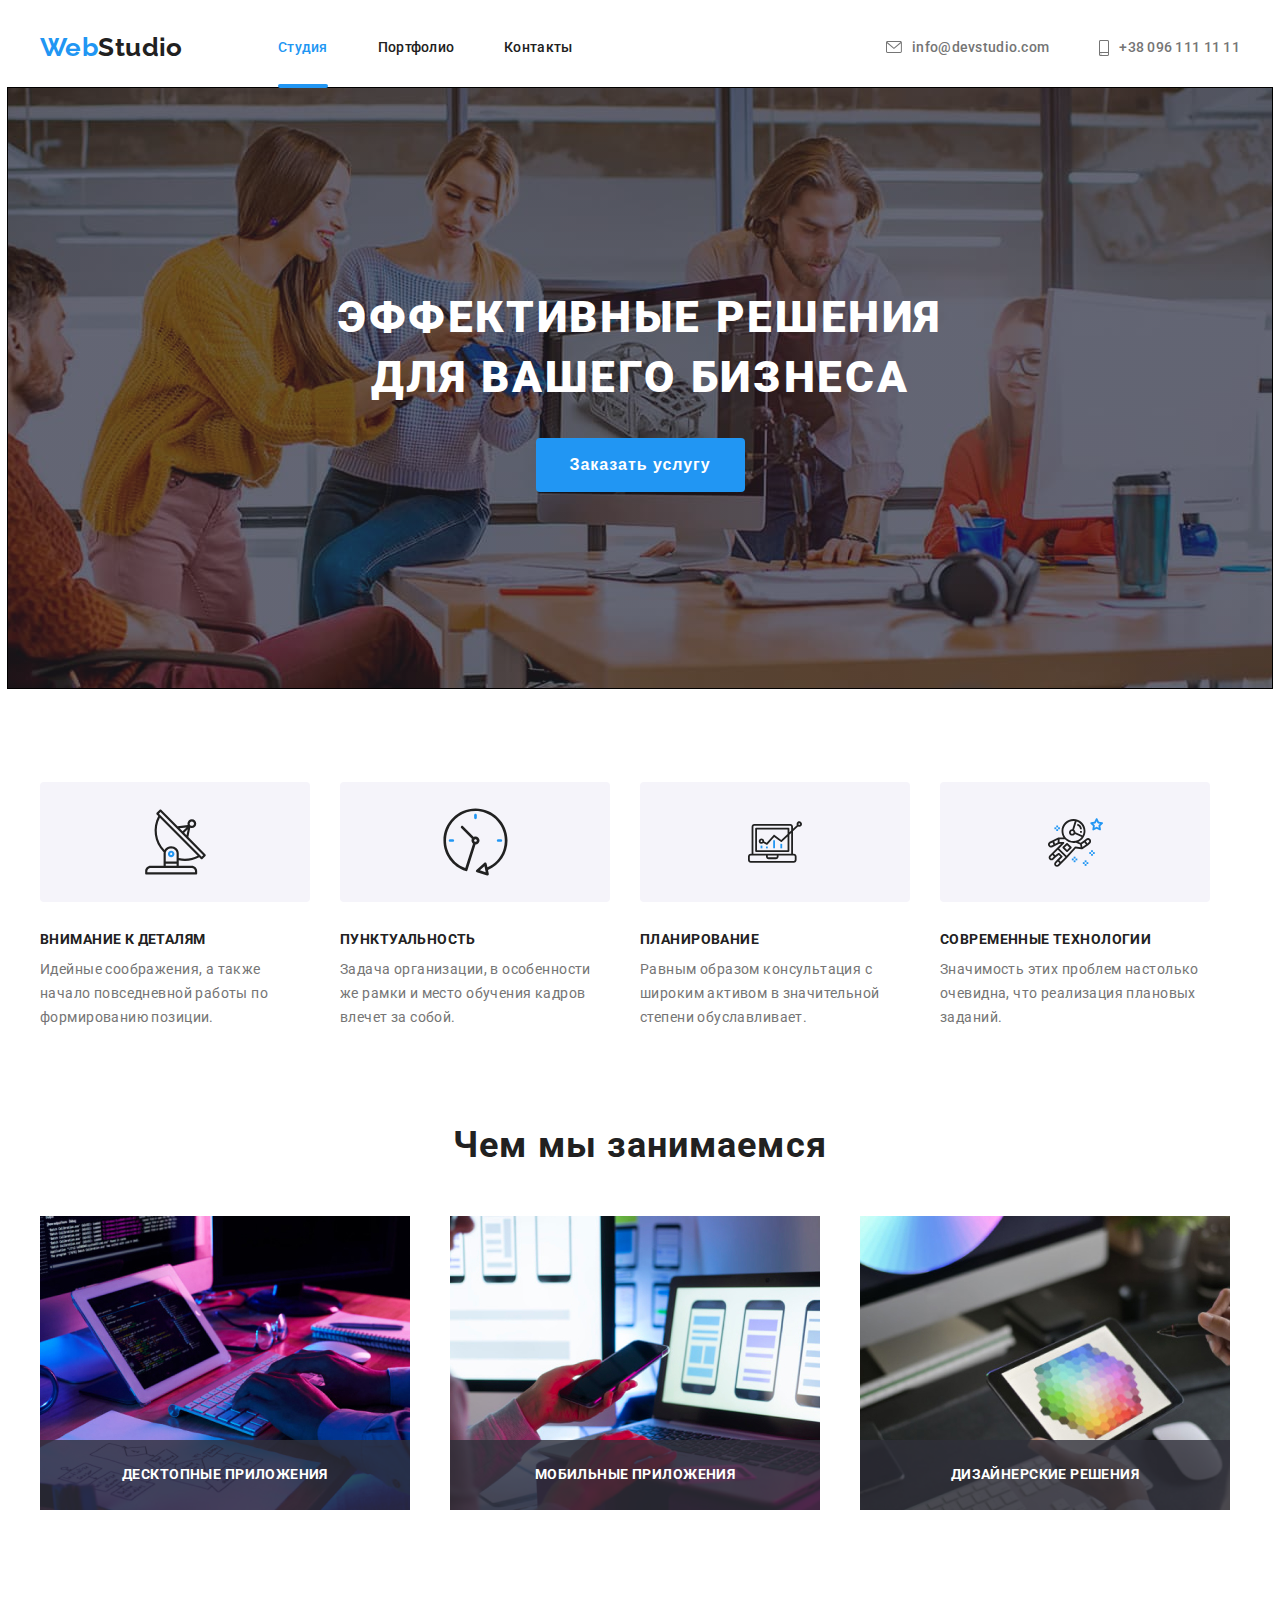
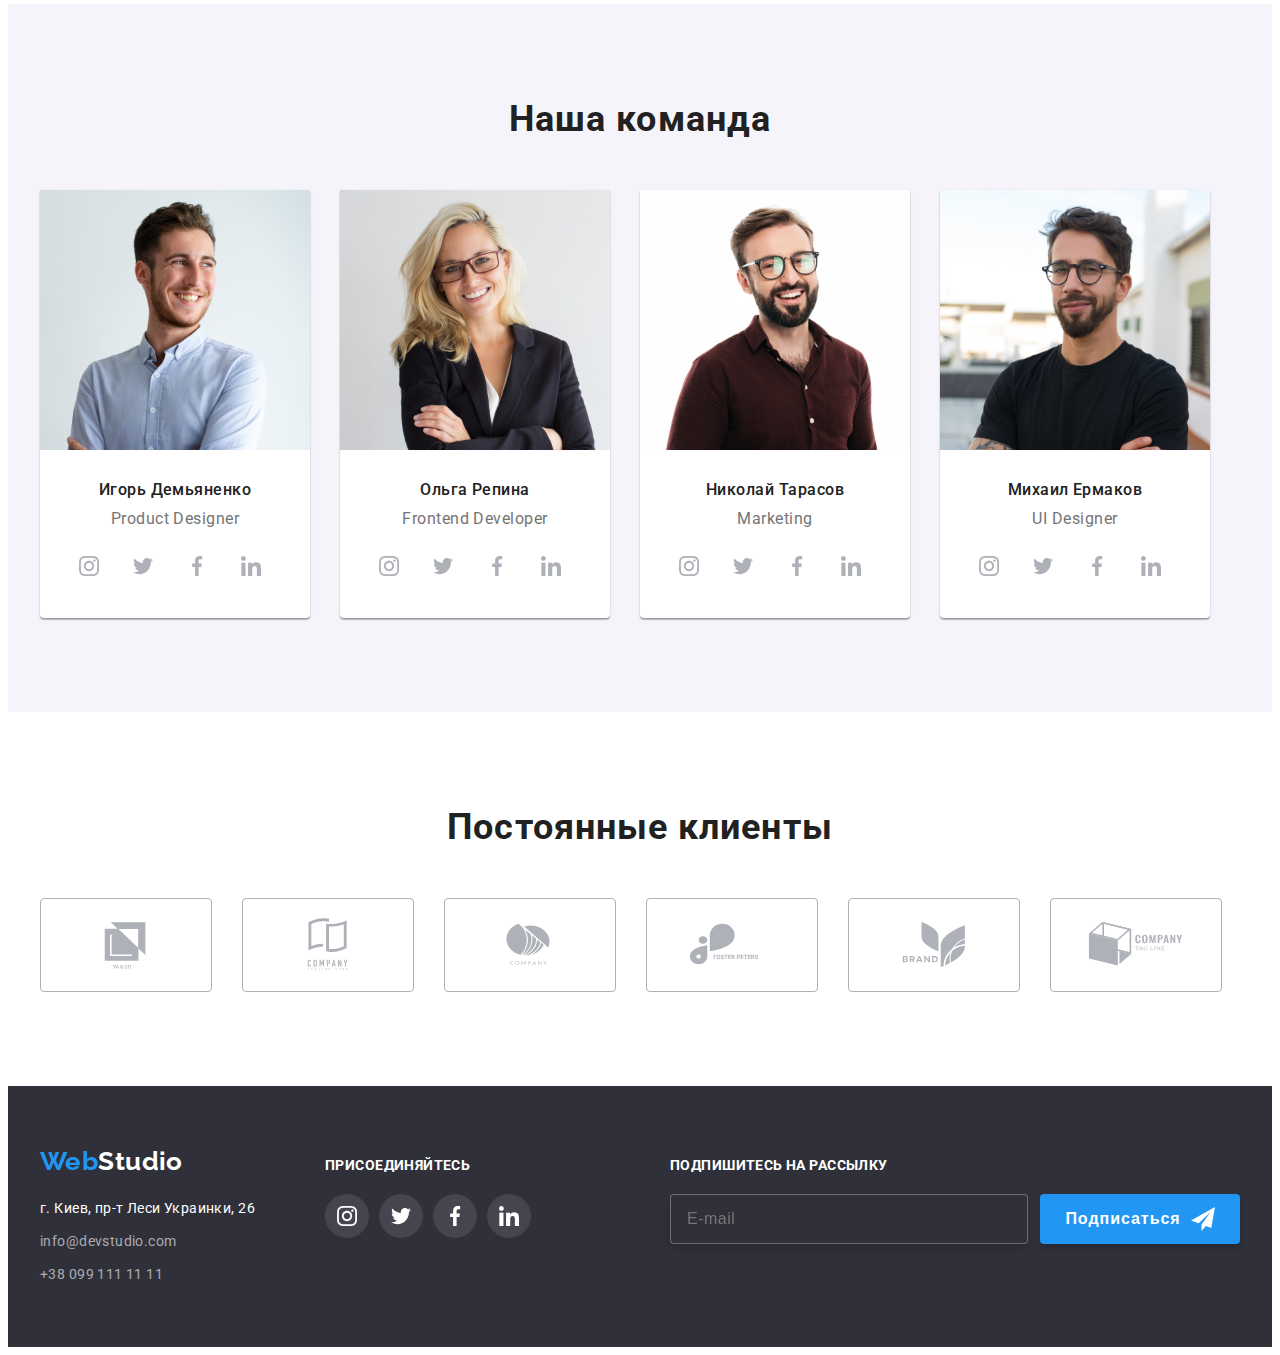
==== index.html @ b59cf347 "added sass s.json" ====
<!DOCTYPE html>
<html lang="ru">
  <head>
    <meta charset="utf-8" />
    <meta name="viewport" content="widht=device-widht, initial-scale=1.0" />
    <title>Document</title>
    <link rel="preconnect" href="https://fonts.googleapis.com" />
    <link rel="preconnect" href="https://fonts.gstatic.com" crossorigin />
    <link
      href="https://fonts.googleapis.com/css2?family=Raleway:wght@700&family=Roboto:wght@400;500;700;900&display=swap"
      rel="stylesheet"
    />
    <link
      rel="stylesheet"
      href="https://cdnjs.cloudflare.com/ajax/libs/modern-normalize/1.1.0/modern-normalize.min.css"
      integrity="sha512-wpPYUAdjBVSE4KJnH1VR1HeZfpl1ub8YT/NKx4PuQ5NmX2tKuGu6U/JRp5y+Y8XG2tV+wKQpNHVUX03MfMFn9Q=="
      crossorigin="anonymous"
      referrerpolicy="no-referrer"
    />
    <link rel="stylesheet" href="./css/styles.css" />
  </head>

  <body class="page">
    <!-- Шапка сайта-->
    <header class="header-page">
      <div class="container">
        <div class="box">
          <nav class="header-page-nav">
            <a href="./index.html" class="logo"><span class="accent">Web</span>Studio</a>

            <ul class="site-nav list">
              <li class="list-item"><a href="" class="link current">Студия</a></li>
              <li class="list-item"><a href="./portfolio.html" class="link">Портфолио</a></li>
              <li class="list-item"><a href="" class="link">Контакты</a></li>
            </ul>
          </nav>

          <ul class="contact list">
            <li class="contacts-item">
              <a href="mailto:info@devstudio.com" class="contact-title">
                <svg class="contacts-icon-header" width="16" height="12">
                  <use href="./images/symbol-defs.svg#icon-envelope"></use>
                </svg>
                info@devstudio.com</a
              >
            </li>
            <li class="contacts-item">
              <a href="tel:+380991111111" class="contact-title">
                <svg class="contacts-icon-header" width="10" height="16">
                  <use href="./images/symbol-defs.svg#icon-smartphone"></use>
                </svg>
                +38 096 111 11 11</a
              >
            </li>
          </ul>
        </div>
      </div>
    </header>

    <main>
      <!-- Услуги -->
      <div class="overlay">
        <section class="hero">
          <h1 class="hero-title">Эффективные решения для вашего бизнеса</h1>
          <button type="button" class="button" data-modal-open>Заказать услугу</button>
        </section>
      </div>

      <!-- Процесс роботы -->
      <section class="section">
        <div class="container">
          <h2 class="section-title visually-hidden">Процесс роботы</h2>

          <ul class="work-list list">
            <li class="work-item">
              <div class="thumb">
                <svg class="icon-img" width="65" height="70">
                  <use href="./images/symbol-defs.svg#icon-antenna"></use>
                </svg>
              </div>
              <h3 class="work-title">Внимание к деталям</h3>
              <p class="work-text">
                Идейные соображения, а также начало повседневной работы по формированию позиции.
              </p>
            </li>
            <li class="work-item">
              <div class="thumb">
                <svg class="icon-img" width="67" height="70">
                  <use href="./images/symbol-defs.svg#icon-clock"></use>
                </svg>
              </div>
              <h3 class="work-title">Пунктуальность</h3>
              <p class="work-text">
                Задача организации, в особенности же рамки и место обучения кадров влечет за собой.
              </p>
            </li>

            <li class="work-item">
              <div class="thumb">
                <svg class="icon-img" width="70" height="54">
                  <use href="./images/symbol-defs.svg#icon-diagram"></use>
                </svg>
              </div>
              <h3 class="work-title">Планирование</h3>
              <p class="work-text">
                Равным образом консультация с широким активом в значительной степени обуславливает.
              </p>
            </li>

            <li class="work-item">
              <div class="thumb">
                <svg class="icon-img" width="55" height="61">
                  <use href="./images/symbol-defs.svg#icon-astronaut"></use>
                </svg>
              </div>
              <h3 class="work-title">Современные технологии</h3>
              <p class="work-text">
                Значимость этих проблем настолько очевидна, что реализация плановых заданий.
              </p>
            </li>
          </ul>
        </div>
      </section>

      <!-- Чем мы занимаемся -->
      <section class="section section-gallery">
        <div class="container">
          <h2 class="section-title">Чем мы занимаемся</h2>
          <ul class="gallery list">
            <li class="gallery-item">
              <img src="./images/img.jpg" alt="Процес работы" width="370" />
              <p class="gallery-text">Десктопные приложения</p>
            </li>
            <li class="gallery-item">
              <img src="./images/img.1.jpg" alt="Процес работы" width="370" />
              <p class="gallery-text">Мобильные приложения</p>
            </li>
            <li class="gallery-item">
              <img src="./images/img.2.jpg" alt="Процес работы" width="370" />
              <p class="gallery-text">Дизайнерские решения</p>
            </li>
          </ul>
        </div>
      </section>

      <!-- Наша команда -->

      <section class="section feature">
        <div class="container">
          <h2 class="section-title">Наша команда</h2>

          <ul class="feature-list list">
            <li class="feature-item">
              <img src="./images/icon.jpg" alt="Персонал" width="270" />
              <h3 class="feature-title">Игорь Демьяненко</h3>
              <p class="feature-work">Product Designer</p>
              <ul class="feature-icon-list list">
                <li class="feature-icon">
                  <a href="" class="feature-icon-link">
                    <svg class="icons" width="20" height="20">
                      <use href="./images/symbol-defs.svg#icon-instagram"></use>
                    </svg>
                  </a>
                </li>
                <li class="feature-icon">
                  <a href="" class="feature-icon-link">
                    <svg class="icons" width="20" height="20">
                      <use href="./images/symbol-defs.svg#icon-twitter"></use>
                    </svg>
                  </a>
                </li>
                <li class="feature-icon">
                  <a href="" class="feature-icon-link">
                    <svg class="icons" width="20" height="20">
                      <use href="./images/symbol-defs.svg#icon-facebook"></use>
                    </svg>
                  </a>
                </li>
                <li class="feature-icon">
                  <a href="" class="feature-icon-link">
                    <svg class="icons" width="20" height="20">
                      <use href="./images/symbol-defs.svg#icon-linkedin"></use>
                    </svg>
                  </a>
                </li>
              </ul>
            </li>

            <li class="feature-item">
              <img src="./images/icon.1.jpg" alt="Персонал" width="270" />
              <h3 class="feature-title">Ольга Репина</h3>
              <p class="feature-work">Frontend Developer</p>
              <ul class="feature-icon-list list">
                <li class="feature-icon">
                  <a href="" class="feature-icon-link">
                    <svg class="icons" width="20" height="20">
                      <use href="./images/symbol-defs.svg#icon-instagram"></use>
                    </svg>
                  </a>
                </li>
                <li class="feature-icon">
                  <a href="" class="feature-icon-link">
                    <svg class="icons" width="20" height="20">
                      <use href="./images/symbol-defs.svg#icon-twitter"></use>
                    </svg>
                  </a>
                </li>
                <li class="feature-icon">
                  <a href="" class="feature-icon-link">
                    <svg class="icons" width="20" height="20">
                      <use href="./images/symbol-defs.svg#icon-facebook"></use>
                    </svg>
                  </a>
                </li>
                <li class="feature-icon">
                  <a href="" class="feature-icon-link">
                    <svg class="icons" width="20" height="20">
                      <use href="./images/symbol-defs.svg#icon-linkedin"></use>
                    </svg>
                  </a>
                </li>
              </ul>
            </li>

            <li class="feature-item">
              <img src="./images/icon.2.jpg" alt="Персонал" width="270" />
              <h3 class="feature-title">Николай Тарасов</h3>
              <p class="feature-work">Marketing</p>
              <ul class="feature-icon-list list">
                <li class="feature-icon">
                  <a href="" class="feature-icon-link">
                    <svg class="icons" width="20" height="20">
                      <use href="./images/symbol-defs.svg#icon-instagram"></use>
                    </svg>
                  </a>
                </li>
                <li class="feature-icon">
                  <a href="" class="feature-icon-link">
                    <svg class="icons" width="20" height="20">
                      <use href="./images/symbol-defs.svg#icon-twitter"></use>
                    </svg>
                  </a>
                </li>
                <li class="feature-icon">
                  <a href="" class="feature-icon-link">
                    <svg class="icons" width="20" height="20">
                      <use href="./images/symbol-defs.svg#icon-facebook"></use>
                    </svg>
                  </a>
                </li>
                <li class="feature-icon">
                  <a href="" class="feature-icon-link">
                    <svg class="icons" width="20" height="20">
                      <use href="./images/symbol-defs.svg#icon-linkedin"></use>
                    </svg>
                  </a>
                </li>
              </ul>
            </li>

            <li class="feature-item">
              <img src="./images/icon.3.jpg" alt="Персонал" width="270" />
              <h3 class="feature-title">Михаил Ермаков</h3>
              <p class="feature-work">UI Designer</p>
              <ul class="feature-icon-list list">
                <li class="feature-icon">
                  <a href="" class="feature-icon-link">
                    <svg class="icons" width="20" height="20">
                      <use href="./images/symbol-defs.svg#icon-instagram"></use>
                    </svg>
                  </a>
                </li>
                <li class="feature-icon">
                  <a href="" class="feature-icon-link">
                    <svg class="icons" width="20" height="20">
                      <use href="./images/symbol-defs.svg#icon-twitter"></use>
                    </svg>
                  </a>
                </li>
                <li class="feature-icon">
                  <a href="" class="feature-icon-link">
                    <svg class="icons" width="20" height="20">
                      <use href="./images/symbol-defs.svg#icon-facebook"></use>
                    </svg>
                  </a>
                </li>
                <li class="feature-icon">
                  <a href="" class="feature-icon-link">
                    <svg class="icons" width="20" height="20">
                      <use href="./images/symbol-defs.svg#icon-linkedin"></use>
                    </svg>
                  </a>
                </li>
              </ul>
            </li>
          </ul>
        </div>
      </section>
      <section class="section">
        <div class="container">
          <h2 class="clients-title">Постоянные клиенты</h2>
          <ul class="clients-list list">
            <li class="clients-item">
              <a class="clients-link">
                <svg class="clients-icon" width="106" height="60">
                  <use href="./images/symbol-clients.svg#icon-Logo"></use>
                </svg>
              </a>
            </li>
            <li class="clients-item">
              <a class="clients-link">
                <svg class="clients-icon" width="106" height="60">
                  <use href="./images/symbol-clients.svg#icon-Logo-1"></use>
                </svg>
              </a>
            </li>
            <li class="clients-item">
              <a class="clients-link">
                <svg class="clients-icon" width="106" height="60">
                  <use href="./images/symbol-clients.svg#icon-Logo-2"></use>
                </svg>
              </a>
            </li>
            <li class="clients-item">
              <a class="clients-link">
                <svg class="clients-icon" width="106" height="60">
                  <use href="./images/symbol-clients.svg#icon-Logo-3"></use>
                </svg>
              </a>
            </li>
            <li class="clients-item">
              <a class="clients-link">
                <svg class="clients-icon" width="106" height="60">
                  <use href="./images/symbol-clients.svg#icon-Logo-4"></use>
                </svg>
              </a>
            </li>
            <li class="clients-item">
              <a class="clients-link">
                <svg class="clients-icon" width="106" height="60">
                  <use href="./images/symbol-clients.svg#icon-Logo-5"></use>
                </svg>
              </a>
            </li>
          </ul>
        </div>
      </section>
    </main>

    <!-- Футер -->
    <footer class="adress">
      <div class="contact-wrap">
        <div class="container">
          <div class="contact-link">
            <a href="./index.html" class="logo-footer"
              ><span class="accent">Web</span><span class="accent-logo">Studio</span></a
            >
            <address>
              <ul class="contacts list">
                <li class="contact-adress">
                  <a
                    href="https://goo.gl/maps/pnNfETj2RrLpbSRX6"
                    target="_blank"
                    rel="nooper noreferrer"
                    class="adress-title"
                    >г. Киев, пр-т Леси Украинки, 26</a
                  >
                </li>
                <li class="contact-adress">
                  <a href="mailto:info@devstudio.com" class="contact-item"> info@devstudio.com</a>
                </li>
                <li class="contact-adress">
                  <a href="tel:+380991111111" class="contact-item"> +38 099 111 11 11</a>
                </li>
              </ul>
            </address>
          </div>
          <div class="contacts-wrap-link">
            <div class="contacts-link">
              <p class="contacts-link-title">Присоединяйтесь</p>
              <ul class="contacts-link-list list">
                <li class="contacts-icon">
                  <a href="" class="contacts-icon-link">
                    <svg class="contacts-icons" width="20" height="20">
                      <use href="./images/symbol-defs.svg#icon-instagram"></use>
                    </svg>
                  </a>
                </li>
                <li class="contacts-icon">
                  <a href="" class="contacts-icon-link">
                    <svg class="contacts-icons" width="20" height="20">
                      <use href="./images/symbol-defs.svg#icon-twitter"></use>
                    </svg>
                  </a>
                </li>
                <li class="contacts-icon">
                  <a href="" class="contacts-icon-link">
                    <svg class="contacts-icons" width="20" height="20">
                      <use href="./images/symbol-defs.svg#icon-facebook"></use>
                    </svg>
                  </a>
                </li>
                <li class="contacts-icon">
                  <a href="" class="contacts-icon-link">
                    <svg class="contacts-icons" width="20" height="20">
                      <use href="./images/symbol-defs.svg#icon-linkedin"></use>
                    </svg>
                  </a>
                </li>
              </ul>
            </div>
          </div>
          <div class="contacts-wrap-email">
            <p class="contacts-email-title">Подпишитесь на рассылку</p>
            <form>
              <div class="contacts-input-btn">
                <input type="search" name="search" placeholder="E-mail" class="contacts-input" />
                <button type="submit" class="contacts-email-btn">
                  Подписаться

                  <svg class="contacts-btn-icon" width="24" height="24">
                    <use href="./images/symbol-defs.svg#icon-icon-send"></use>
                  </svg>
                </button>
              </div>
            </form>
          </div>
        </div>
      </div>
    </footer>

    <!-- Модальное окно -->
    <div class="backdrop is-hidden" data-modal>
      <div class="modal">
        <button class="modal-close-btn" data-modal-close>
          <svg class="modal-icon" width="11" height="11">
            <use href="./images/symbol-defs.svg#icon-x"></use>
          </svg>
        </button>
        <p class="modal-title">Оставьте свои данные, мы вам перезвоним</p>
        <form class="modal-form">
          <div class="modal-form-field">
            <label for="person" class="modal-label">Имя</label>
            <div class="modal-form-wrap">
              <input type="text" name="text" id="person" class="modal-input" placeholder=" " />
              <svg class="modal-form-icon" width="18" height="18">
                <use href="./images/symbol-defs.svg#icon-modal-person"></use>
              </svg>
            </div>
          </div>
          <div class="modal-form-field">
            <label for="tel" class="modal-label">Телефон</label>
            <div class="modal-form-wrap">
              <input type="tel" name="tel" id="tel" class="modal-input" placeholder=" " />
              <svg class="modal-form-icon" width="18" height="18">
                <use href="./images/symbol-defs.svg#icon-modal-phone"></use>
              </svg>
            </div>
          </div>

          <div class="modal-form-field">
            <label for="email" class="modal-label">Почта</label>
            <div class="modal-form-wrap">
              <input type="email" name="email" id="email" class="modal-input" placeholder=" " />
              <svg class="modal-form-icon" width="18" height="18">
                <use href="./images/symbol-defs.svg#icon-modal-email"></use>
              </svg>
            </div>
          </div>
          <div class="modal-form-field">
            <label for="text" class="modal-label">Комментарий</label>
            <textarea
              name="text"
              id="text"
              class="modal-text"
              placeholder="Введите текст"
            ></textarea>
          </div>
          <div class="modal-form-field">
            <input
              type="checkbox"
              name="privacy"
              id="privacy"
              value="true"
              class="modal-input-checkbox visually-hidden"
            />
            <label for="privacy" class="modal-label-checkbox"
              >Соглашаюсь с рассылкой и принимаю
              <a href="" class="modal-link"
                ><span class="modal-accent">Условия договора</span></a
              ></label
            >
          </div>
          <button type="submit" class="modal-btn">Отправить</button>
        </form>
      </div>
    </div>
    <script src="./js/modal.js">
      (() => {
        const refs = {
        openModalBtn: document.querySelector('[data-modal-open]'),
        closeModalBtn: document.querySelector('[data-modal-close]'),
        modal: document.querySelector('[data-modal]'),
        body: document.querySelector('body'),
      };

      refs.openModalBtn.addEventListener('click', toggleModal);
      refs.closeModalBtn.addEventListener('click', toggleModal);

      function toggleModal() {
        refs.modal.classList.toggle('is-hidden');
        refs.body.classList.toggle('no-scroll');
      }
      })();
    </script>
  </body>
</html>
---- css/styles.css ----
:root {
  --primary-text-color: #757575;
  --title-text-color: #212121;
  --accent-color: #2196f3;
  --primary-white-color: #ffffff;
  --primary-grey-color: #2f303a;
}

.visually-hidden {
  position: absolute;
  white-space: nowrap;
  width: 1px;
  height: 1px;
  overflow: hidden;
  border: 0;
  padding: 0;
  clip: rect(0 0 0 0);
  clip-path: inset(50%);
  margin: -1px;
}

p,
h1,
h2,
h3,
h4,
h5,
h6 {
  margin: 0;
  padding: 0;
}

ul,
ol {
  margin: 0;
  padding-left: 0;
}

img {
  display: block;
  max-width: 100%;
  height: auto;
}

.container {
  width: 1200px;
  margin: 0 auto;
  padding-left: 15px;
  padding-right: 15px;
  /* outline: 2px solid red; */
}

.box {
  display: flex;
  align-items: center;

  padding-top: 24px;
  padding-bottom: 25px;
}

body {
  background-color: var(--primary-white-color);
  color: var(--primary-text-color);
  font-family: 'Roboto', sans-serif;
  font-size: 14px;
  letter-spacing: 0.03em;
}

.border {
  border: 1px solid #ececec;
}

.list {
  list-style: none;
}

/* icon */
.thumb {
  display: flex;
  align-items: center;
  justify-content: center;
  background-color: #f5f4fa;
  border-radius: 4px;
  max-width: 270px;
  height: 120px;
  margin-bottom: 30px;
}

.icon-img {
  display: inline-flex;
  background-position: center;
  background-repeat: no-repeat;
  background-size: contain;
}

.icon {
  display: inline-flex;
  background-position: center;
  background-repeat: no-repeat;
  background-size: contain;
}

.icon:not(:last-child) {
  margin-left: 10px;
}

/* логотип */
.logo {
  color: var(--title-text-color);
  font-family: 'Raleway', sans-serif;
  font-weight: 700;
  text-decoration: none;
  font-size: 26px;
  line-height: 1.19;

  min-width: 145px;
  height: 31px;
  margin-right: 93px;
}

.logo-footer {
  color: var(--title-text-color);
  font-family: 'Raleway', sans-serif;
  font-weight: 700;
  text-decoration: none;
  font-size: 26px;
  line-height: 1.19;
  min-width: 145px;
  height: 31px;
}

.accent {
  color: var(--accent-color);
}
.accent-logo {
  color: var(--primary-white-color);
}

/* header */

.header-page {
  display: flex;
  align-items: center;
}

.header-page-nav {
  display: flex;
  align-items: center;
}

.site-nav {
  display: flex;
}

.site-nav:not(:last-child) {
  margin-left: 50px;
}

.site-nav .link {
  color: var(--title-text-color);
  font-weight: 500;
  font-size: 14px;
  line-height: 1.14;
  text-decoration: none;
  letter-spacing: 0.02em;
}

.list-item {
  position: relative;
}

.link::after {
  content: '';
  position: absolute;
  left: 0;
  bottom: -32px;
  display: block;
  width: 100%;
  height: 4px;
  background-color: var(--accent-color);
  border-radius: 2px;
  opacity: 0;
  transform: scaleX(0);
  transition: transform 250ms cubic-bezier(0.4, 0, 0.2, 1),
    opacity 250ms cubic-bezier(0.4, 0, 0.2, 1);
}

.link:hover::after,
.link.current::after {
  opacity: 1;
  transform: scaleX(1);
}

.site-nav .link:hover,
.site-nav .link:focus {
  color: var(--accent-color);
}

.site-nav .link.current {
  color: var(--accent-color);
}

.list-item:not(:last-child) {
  margin-right: 50px;
}

.border {
  border: 1px solid #ececec;
}

/* hero */

.hero {
  text-align: center;
  padding-top: 200px;
  padding-bottom: 200px;
}

.hero-title {
  color: var(--primary-white-color);
  font-weight: 900;
  font-size: 44px;
  line-height: 1.36;
  letter-spacing: 0.06em;
  text-align: center;
  max-width: 696px;
  height: 120px;
  margin-left: auto;
  margin-right: auto;
  margin-bottom: 30px;
  text-transform: uppercase;
}
/* Overlay */
.overlay {
  height: 600px;
  outline: 1px solid #000;
  max-width: 1600px;
  margin-left: auto;
  margin-right: auto;
  background-image: linear-gradient(rgba(47, 48, 58, 0.4), rgba(47, 48, 58, 0.4)),
    url(../images/overlay.jpg);
  background-repeat: no-repeat;
  background-size: cover;
  background-position: center;
}

.section {
  padding-top: 94px;
  padding-bottom: 94px;
}
.section-title {
  color: var(--title-text-color);
  font-weight: 700;
  font-size: 36px;
  line-height: 1.17;
  letter-spacing: 0.03em;
  text-align: center;
  margin-right: auto;
  margin-left: auto;
  margin-bottom: 50px;
}

.section-gallery {
  padding-top: 0;
}

.gallery {
  display: flex;
  margin-left: -30px;
}

.gallery-item {
  width: calc((100% - 90px) / 3);
  margin-left: 30px;
  position: relative;
}

.gallery-text {
  background-color: rgba(47, 48, 58, 0.8);
  color: #ffffff;

  font-weight: 700;
  font-size: 14px;
  line-height: 1.14;
  text-align: center;
  letter-spacing: 0.03em;
  text-transform: uppercase;

  display: flex;
  align-items: center;
  justify-content: center;

  position: absolute;
  width: 370px;
  height: 70px;
  bottom: 0;
}

/* work */
.work-title {
  color: var(--title-text-color);
  font-weight: 700;
  font-size: 14px;
  line-height: 1.14;
  letter-spacing: 0.03em;
  text-transform: uppercase;
  max-width: 270px;
  margin-bottom: 10px;
}

.work-list {
  display: flex;
  align-items: center;
}

.work-item:not(:last-child) {
  margin-right: 30px;
}

.work-text {
  font-size: 14px;
  line-height: 1.71;
  letter-spacing: 0.03em;
  text-align: left;
  width: 270px;
}

/* projects */
.projects {
  display: flex;
  flex-wrap: wrap;

  margin-left: -30px;
  margin-top: -30px;
}
.projects-link {
  display: block;
  color: var(--primary-text-color);
  text-decoration: none;
  font-size: 16px;
  line-height: 1.88;
  letter-spacing: 0.03em;
  box-sizing: border-box;
}

.projects-title {
  color: var(--title-text-color);
  font-weight: 700;
  font-size: 18px;
  line-height: 2;
  letter-spacing: 0.06em;
  margin-bottom: 4px;
}

.projects-work {
  color: var(--primary-text-color);
  font-size: 16px;
  line-height: 1.88;
  letter-spacing: 0.03em;
}

.projects-class {
  padding-top: 20px;
  padding-right: 24px;
  padding-bottom: 20px;
  padding-left: 24px;
  box-sizing: border-box;
  border-left: 1px solid #eeeeee;
  border-right: 1px solid #eeeeee;
  border-bottom: 1px solid #eeeeee;
  width: 370px;
}

.projects-item {
  flex-basis: calc(100% / 3 - 30px);
  margin-top: 30px;
  margin-left: 30px;
}

/* .projects-item:hover,
.projects-item:focus {
  box-shadow: 0px 1px 1px rgba(0, 0, 0, 0.12), 0px 4px 4px rgba(0, 0, 0, 0.06),
    1px 4px 6px rgba(0, 0, 0, 0.16);
} */
.projects-link:hover,
.projects-link:focus {
  box-shadow: 0px 1px 1px rgba(0, 0, 0, 0.12), 0px 4px 4px rgba(0, 0, 0, 0.06),
    1px 4px 6px rgba(0, 0, 0, 0.16);
}

.projects-link:hover .projects-text {
  transform: translateY(0);
}

.projects-wrap {
  position: relative;
  overflow: hidden;
}

.projects-text {
  background-color: rgba(33, 150, 243, 0.9);
  color: #ffffff;
  font-size: 18px;
  line-height: 1.56;
  letter-spacing: 0.03em;

  position: absolute;
  top: 0;
  bottom: 0;
  padding: 63px 24px;
  height: 100%;
  max-width: 100%;

  transform: translateY(101%);
  transition: transform 250ms cubic-bezier(0.4, 0, 0.2, 1);
}

/* button */
.button {
  display: block;
  border-radius: 4px;
  padding: 10px 32px;
  min-width: 200px;
  margin-right: auto;
  margin-left: auto;

  background-color: var(--accent-color);
  color: var(--primary-white-color);

  border-color: transparent;
  font-weight: 700;
  font-size: 16px;
  line-height: 1.88;
  cursor: pointer;
  text-align: center;
  letter-spacing: 0.06em;
}

.button:hover,
.button:focus {
  color: var(--primary-white-color);
}

.button-primary-list {
  display: flex;
  justify-content: center;
  margin-bottom: 50px;
}

.button-primary {
  color: var(--title-text-color);
  font-size: 16px;
  font-weight: 500;
  line-height: 1.63;
  text-align: center;
  border-color: transparent;
  border-radius: 4px;
  cursor: pointer;
  margin-left: 8px;
  padding: 6px 22px;
}

.button-primary:hover,
.button-primary:focus {
  background-color: var(--accent-color);
  color: var(--primary-white-color);
  border-color: transparent;
  box-shadow: 0px 3px 1px rgba(0, 0, 0, 0.1), 0px 1px 2px rgba(0, 0, 0, 0.08),
    0px 2px 2px rgba(0, 0, 0, 0.12);
}

/* features */

.feature-list {
  display: flex;
  margin-left: -30px;
  text-align: center;
}

.feature-item {
  width: calc((100%-120px) / 4);
  margin-left: 30px;
  background: #ffffff;
  box-shadow: 0px 1px 3px rgba(0, 0, 0, 0.12), 0px 1px 1px rgba(0, 0, 0, 0.14),
    0px 2px 1px rgba(0, 0, 0, 0.2);
  border-radius: 0px 0px 4px 4px;
}

.feature {
  background-color: #f5f4fa;
  padding-bottom: 94px;
}

.feature-title {
  color: var(--title-text-color);
  font-weight: 500;
  font-size: 16px;
  line-height: 1.19;
  letter-spacing: 0.03em;
  margin-top: 30px;
  margin-bottom: 10px;
}

.feature-work {
  font-size: 16px;
  line-height: 1.19;
  text-align: center;
  letter-spacing: 0.03em;
  margin-bottom: 16px;
}

.feature-icon-list {
  display: flex;
  justify-content: center;
  margin-bottom: 30px;
}

.feature-icon {
  width: 44px;
  height: 44px;
  margin-right: 10px;
}

.feature-icon:not(:last-child) {
  margin-right: 10px;
}

.feature-icon-link {
  width: 100%;
  height: 100%;
  border-radius: 50%;
  display: flex;
  align-items: center;
  justify-content: center;
  color: #afb1b8;
  position: relative;
}

.icons {
  fill: currentColor;
  position: absolute;
  transform: rotate(0);
  transition: transform 250ms cubic-bezier(0.4, 0, 0.2, 1);
}

.feature-icon-link:hover,
.feature-icon-link:focus {
  background-color: var(--accent-color);
  color: #ffffff;
  transform: rotate(360deg);
  transition: transform 800ms cubic-bezier(0.4, 0, 0.2, 1);
}

/* Clients */
.clients-list {
  display: flex;
  align-items: center;
}

.clients-title {
  color: var(--title-text-color);
  font-weight: 700;
  font-size: 36px;
  line-height: 1.17;
  text-align: center;
  letter-spacing: 0.03em;
  margin-bottom: 50px;
}

.clients-item {
  margin-right: 30px;
}

.clients-item:not(:last-child) {
  margin-right: 30px;
}

.clients-link {
  display: flex;
  align-items: center;
  justify-content: center;
  border: 1px solid #afb1b8;
  border-radius: 4px;
  width: 170px;
  height: 92px;
  color: #afb1b8;
  cursor: pointer;

  position: relative;
}

.clients-link:hover,
.clients-link:focus {
  border-color: var(--accent-color);
}

.clients-icon {
  display: inline-flex;
  background-position: center;
  background-repeat: no-repeat;
  background-size: contain;
  position: absolute;
  opacity: 1;
  transform: scale(1);
  transition: transform 250ms cubic-bezier(0.4, 0, 0.2, 1);
}

.clients-icon {
  fill: currentColor;
}

.clients-link:hover .clients-icon,
.clients-link:focus .clients-icon {
  fill: var(--accent-color);
  opacity: 0.8;
  transform: scale(1.2);
  transition: transform 250ms cubic-bezier(0.4, 0, 0.2, 1);
}

/* contacts */
.contact-wrap .container {
  display: flex;
  align-items: baseline;
  /* justify-content: baseline; */
}

.contacts-icon-header {
  fill: var(--primary-text-color);
  cursor: pointer;
  margin-right: 10px;
  opacity: 1;
  transform: scaleY(1);
  transition: transform 250ms cubic-bezier(0.4, 0, 0.2, 1);
}

.contacts-icon-header:not(:last-child) {
  margin-right: 10px;
}

.contacts-item:hover .contacts-icon-header,
.contacts-item:focus .contacts-icon-header {
  fill: var(--accent-color);
  opacity: 1.2;
  transform: scaleY(-1);
  transition: transform 250ms cubic-bezier(0.4, 0, 0.2, 1);
}

/* .contacts-icon-header:hover,
.contacts-icon-header:focus {
  fill: var(--accent-color);
} */

.contacts-item {
  display: inline-flex;
  align-items: center;
}

.contacts-item:not(:last-child) {
  margin-right: 50px;
}

.adress {
  background-color: var(--primary-grey-color);
  padding-top: 60px;
  padding-bottom: 60px;
}

.contact {
  display: flex;
  margin-left: auto;
}

.contact:not(:last-child) {
  margin-left: 50px;
}

.contact-title {
  color: var(--primary-text-color);
  font-weight: 500;
  line-height: 1.14;
  font-style: normal;
  text-decoration: none;
  letter-spacing: 0.02em;
  display: flex;
  align-items: center;
}

.contact-item {
  line-height: 1.71;
  letter-spacing: 0.03em;
  color: rgba(255, 255, 255, 0.6);
  text-decoration: none;
  font-style: normal;
}

.contact-adress:not(:last-child) {
  margin-bottom: 9px;
}
.contact-title:hover,
.contact-item:hover,
.adress-title:hover {
  color: var(--accent-color);
}

.adress-title {
  color: var(--primary-white-color);
  line-height: 1.71;
  font-style: normal;
  text-decoration: none;
}

.contacts {
  margin-top: 20px;
}

.contacts-link {
  margin-left: 70px;
}

.contacts-link-title {
  display: block;
  color: var(--primary-white-color);
  font-weight: 700;
  font-size: 14px;
  line-height: 1.14;
  letter-spacing: 0.03em;
  text-transform: uppercase;
  margin-bottom: 20px;
}

.contacts-link-list {
  display: flex;
  align-items: baseline;
}

.contacts-icon-list {
  display: flex;
  justify-content: center;
}

.contacts-icon {
  width: 44px;
  height: 44px;
  margin-right: 10px;
}

.contacts-icon:not(:last-child) {
  margin-right: 10px;
}

.contacts-icon-link {
  width: 100%;
  height: 100%;
  border-radius: 50%;
  display: flex;
  align-items: center;
  justify-content: center;
  background: rgba(255, 255, 255, 0.1);
  color: #ffffff;
  position: relative;
}

.contacts-icons {
  fill: currentColor;
  position: absolute;
  opacity: 1;
  transform: scale(1);
  transition: transform 250ms cubic-bezier(0.4, 0, 0.2, 1);
}

.contacts-icon-link:hover,
.contacts-icon-link:focus {
  background-color: var(--accent-color);
  color: #ffffff;
  opacity: 0.8;
  transform: scale(0.7);
  transition: transform 250ms cubic-bezier(0.4, 0, 0.2, 1);
}

.contacts-wrap-link {
  margin-right: auto;
}

.contacts-input-btn {
  display: flex;
  align-items: center;
  justify-content: center;
}

.contacts-email-title {
  display: block;
  color: var(--primary-white-color);
  font-weight: 700;
  font-size: 14px;
  line-height: 1.14;
  letter-spacing: 0.03em;
  text-transform: uppercase;
  margin-bottom: 20px;
}

.contacts-input {
  background-color: #2f303a;
  color: rgba(255, 255, 255, 0.6);

  width: 358px;
  height: 50px;

  font-size: 16px;
  line-height: 1.25;
  letter-spacing: 0.03em;

  border: 1px solid rgba(255, 255, 255, 0.3);
  filter: drop-shadow(0px 4px 4px rgba(0, 0, 0, 0.15));
  border-radius: 4px;
  outline: none;

  padding: 15px 16px;
  margin-right: 12px;
}

.contacts-email-btn {
  display: flex;
  align-items: center;
  justify-content: center;

  background-color: var(--accent-color);
  color: #ffffff;

  width: 200px;
  height: 50px;

  box-shadow: 0px 4px 4px rgba(0, 0, 0, 0.15);
  border-radius: 4px;
  border: transparent;
  cursor: pointer;

  font-weight: 700;
  font-size: 16px;
  line-height: 1.88;
  letter-spacing: 0.06em;
  padding: 10px;
}

.contacts-email-btn:hover .contacts-btn-icon,
.contacts-email-btn:focus .contacts-btn-icon {
  background-color: var(--accent-color);
  color: var(--primary-white-color);
  border-color: transparent;
  transform: scale(1.5);
  transition: transform 250ms cubic-bezier(0.4, 0, 0.2, 1);
}

.contacts-btn-icon {
  margin-left: 10px;
}

/* backdrop.modal */
.backdrop {
  position: fixed;
  top: 0;
  left: 0;
  width: 100%;
  height: 100vh;
  background-color: rgba(0, 0, 0, 0.2);

  opacity: 1;
  transition: opacity 250ms cubic-bezier(0.4, 0, 0.2, 1);
}

.backdrop.is-hidden {
  /* visibility: hidden; */
  opacity: 0;
  pointer-events: none;
}

.backdrop.is-hidden .modal {
  transform: translate(-50%, -50%) scale(1.1);
}

.modal {
  background-color: var(--primary-white-color);

  position: absolute;
  top: 50%;
  left: 50%;

  transform: translate(-50%, -50%) scale(1);
  transition: transform 250ms cubic-bezier(0.4, 0, 0.2, 1);
  width: 528px;
  height: 581px;

  box-shadow: 0px 1px 3px rgba(0, 0, 0, 0.12), 0px 1px 1px rgba(0, 0, 0, 0.14),
    0px 2px 1px rgba(0, 0, 0, 0.2);
  border-radius: 4px;
  padding: 40px;
}

.modal-close-btn {
  position: absolute;
  top: 8px;
  right: 8px;

  display: flex;
  align-items: center;
  justify-content: center;

  width: 30px;
  height: 30px;
  cursor: pointer;
  border-radius: 50%;
  border: 1px solid rgba(0, 0, 0, 0.1);
  background-color: inherit;
  transform: rotate(0);
  transition: transform 250ms cubic-bezier(0.4, 0, 0.2, 1);
}

.no-scroll {
  overflow: hidden;
}

.modal-icon {
  fill: #000;
}

.modal-close-btn:hover .modal-icon,
.modal-close-btn:focus .modal-icon {
  fill: var(--accent-color);
  transform: rotate(-360deg);
  transition: transform 250ms cubic-bezier(0.4, 0, 0.2, 1);
}

.modal-title {
  color: var(--title-text-color);
  font-weight: 700;
  font-size: 20px;
  line-height: 1.15;
  text-align: center;
  letter-spacing: 0.03em;
}

.modal-form {
  margin-top: 12px;
}

.modal-input {
  outline: none;
  margin-top: 4px;
  margin-bottom: 10px;
  padding-left: 42px;

  border: 1px solid rgba(33, 33, 33, 0.2);
  border-radius: 4px;

  width: 100%;
  height: 40px;
}

.modal-input:hover,
.modal-input:focus {
  border-color: var(--accent-color);
}
.modal-input:not(:placeholder-shown) {
  border-color: var(--accent-color);
}
.modal-label {
  color: var(--primary-text-color);
  font-size: 12px;
  line-height: 1.17;
  letter-spacing: 0.01em;
}

.modal-form-wrap {
  position: relative;
}

.modal-form-icon {
  position: absolute;
  top: 45%;
  left: 12px;
  transform: translateY(-45%);
}

.modal-form-wrap:hover .modal-form-icon,
.modal-form-wrap:focus .modal-form-icon {
  fill: var(--accent-color);
  transform: translateX(-55%);
  transition: transform 250ms cubic-bezier(0.4, 0, 0.2, 1);
}

.modal-input:hover + .modal-form-icon,
.modal-input:focus + .modal-form-icon {
  fill: var(--accent-color);
}

.modal-text {
  resize: none;
  width: 100%;
  height: 120px;
  outline: none;
  border: 1px solid rgba(33, 33, 33, 0.2);
  border-radius: 4px;
  padding: 12px 16px;
  margin-top: 4px;
  margin-bottom: 20px;
}

.modal-text::placeholder {
  font-size: 14px;
  line-height: 1.14;
  letter-spacing: 0.01em;

  color: rgba(117, 117, 117, 0.5);
}

.modal-link {
  color: var(--accent-color);
  padding-left: 5px;
}

.modal-accent {
  font-size: 14px;
  line-height: 1.71;
  letter-spacing: 0.03em;
}

.modal-label-checkbox {
  color: var(--primary-text-color);
  font-size: 14px;
  line-height: 1.71;
  letter-spacing: 0.03em;
  display: flex;
  align-items: center;
  justify-content: center;
  margin-bottom: 30px;
}

.modal-label-checkbox::before {
  content: '';
  width: 16px;
  height: 15px;
  border: 2px solid var(--title-text-color);
  border-radius: 2px;
  margin-right: 8px;
}

.modal-input-checkbox:checked + .modal-label-checkbox::before {
  background-color: var(--accent-color);
  background-image: url(../images/svg.privacy.svg);
  border: none;
  background-repeat: no-repeat;
  background-position: center;
}

.modal-input-checkbox:hover + .modal-label-checkbox::before,
.modal-input-checkbox:focus + .modal-label-checkbox::before {
  background-color: var(--accent-color);
  border: var(--accent-color);
  border-radius: 2px;
  background-image: url(../images/svg.privacy.svg);

  background-repeat: no-repeat;
  background-position: center;
}

.modal-btn {
  background-color: var(--accent-color);
  color: #ffffff;

  width: 200px;
  height: 50px;

  font-weight: 700;
  font-size: 16px;
  line-height: 1.88;
  letter-spacing: 0.06em;
  padding: 10px 55px;
  margin-left: auto;
  margin-right: auto;

  cursor: pointer;

  display: flex;
  align-items: center;
  text-align: center;

  box-shadow: 0px 4px 4px rgba(0, 0, 0, 0.15);
  border-radius: 4px;
  border: transparent;
}

.modal-btn:hover,
.modal-btn:focus {
  background: #2196f3;
  box-shadow: 0px 4px 4px rgba(0, 0, 0, 0.15);
}

/* цвет основного текста: #212121;
вторичный цвет текста:#757575 ;
цвет h1:#FFFFFF;
цвет контактов в футере: #FFFFFF99 ? 60%   rgba(255, 255, 255, 0.6);
акцент: #2196f3;
цвет фона: #ffffff;
цвет торичного фона: #f5f4fa; */
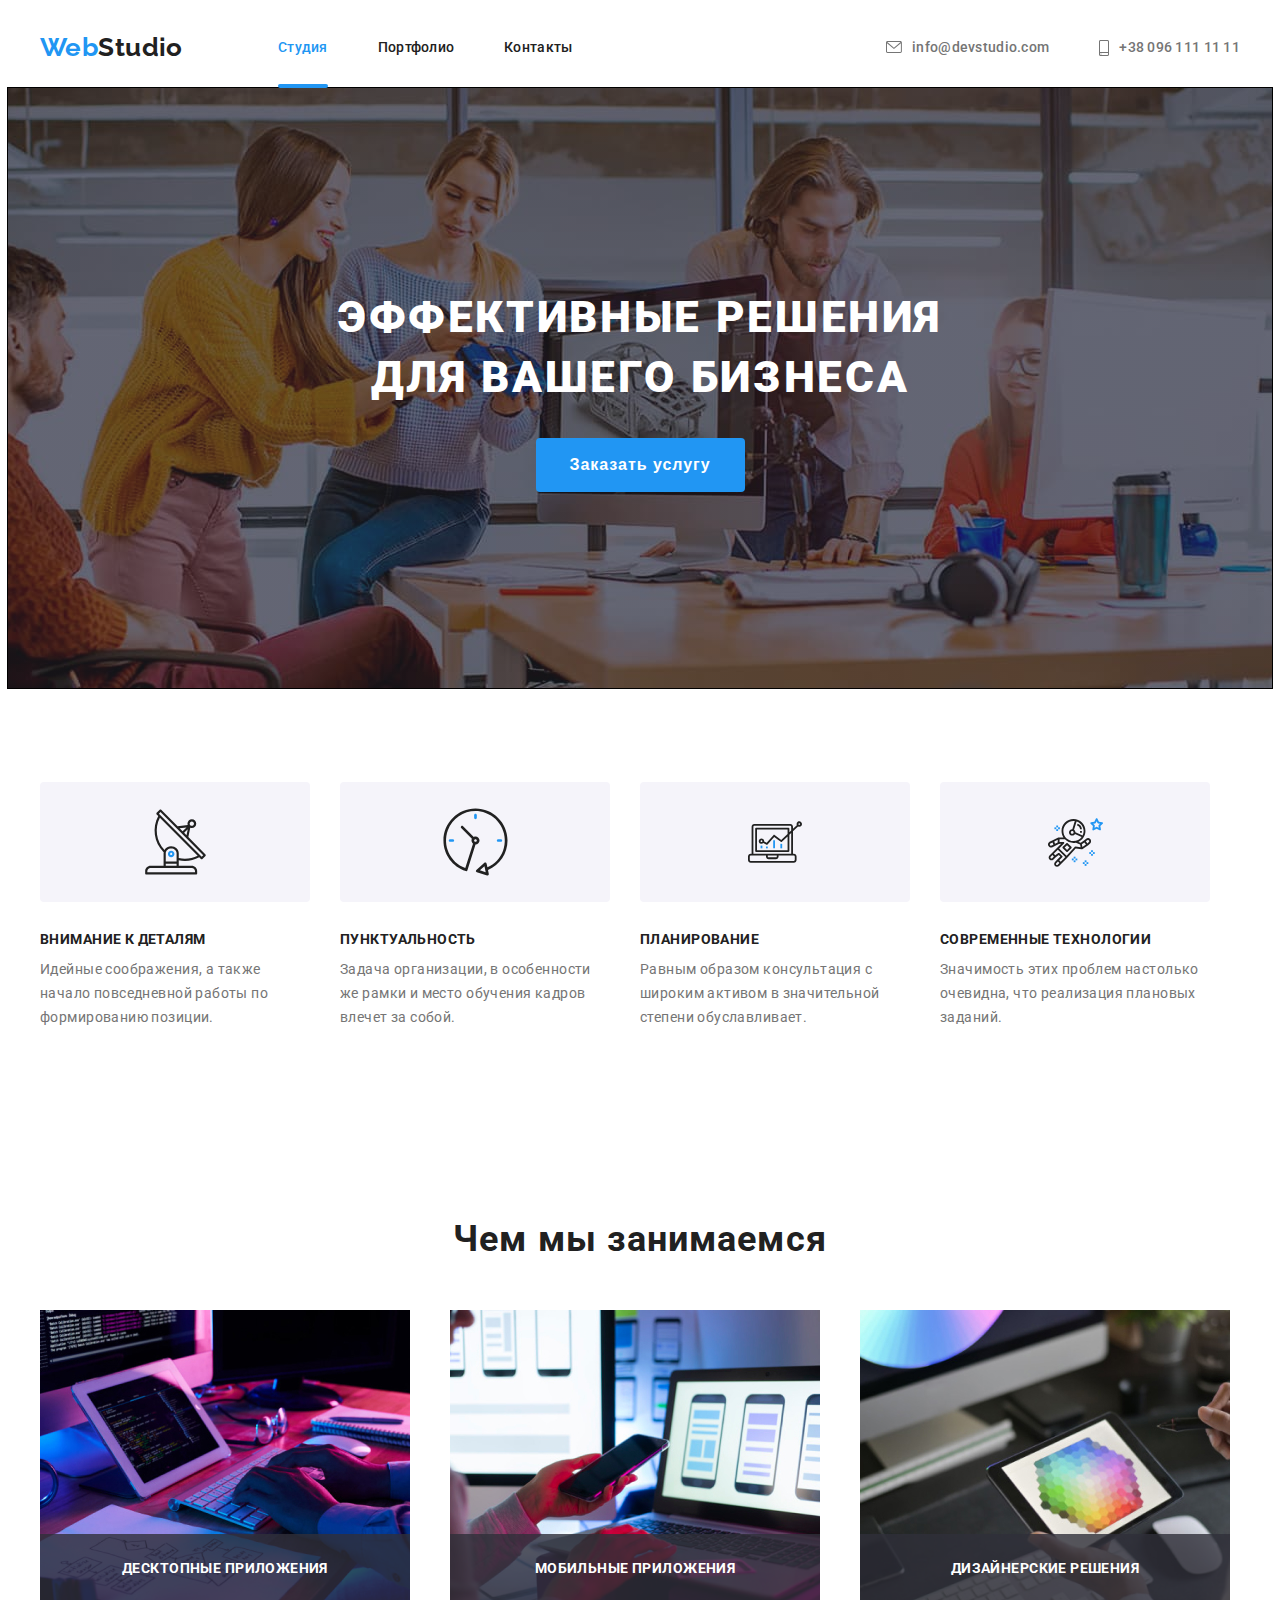
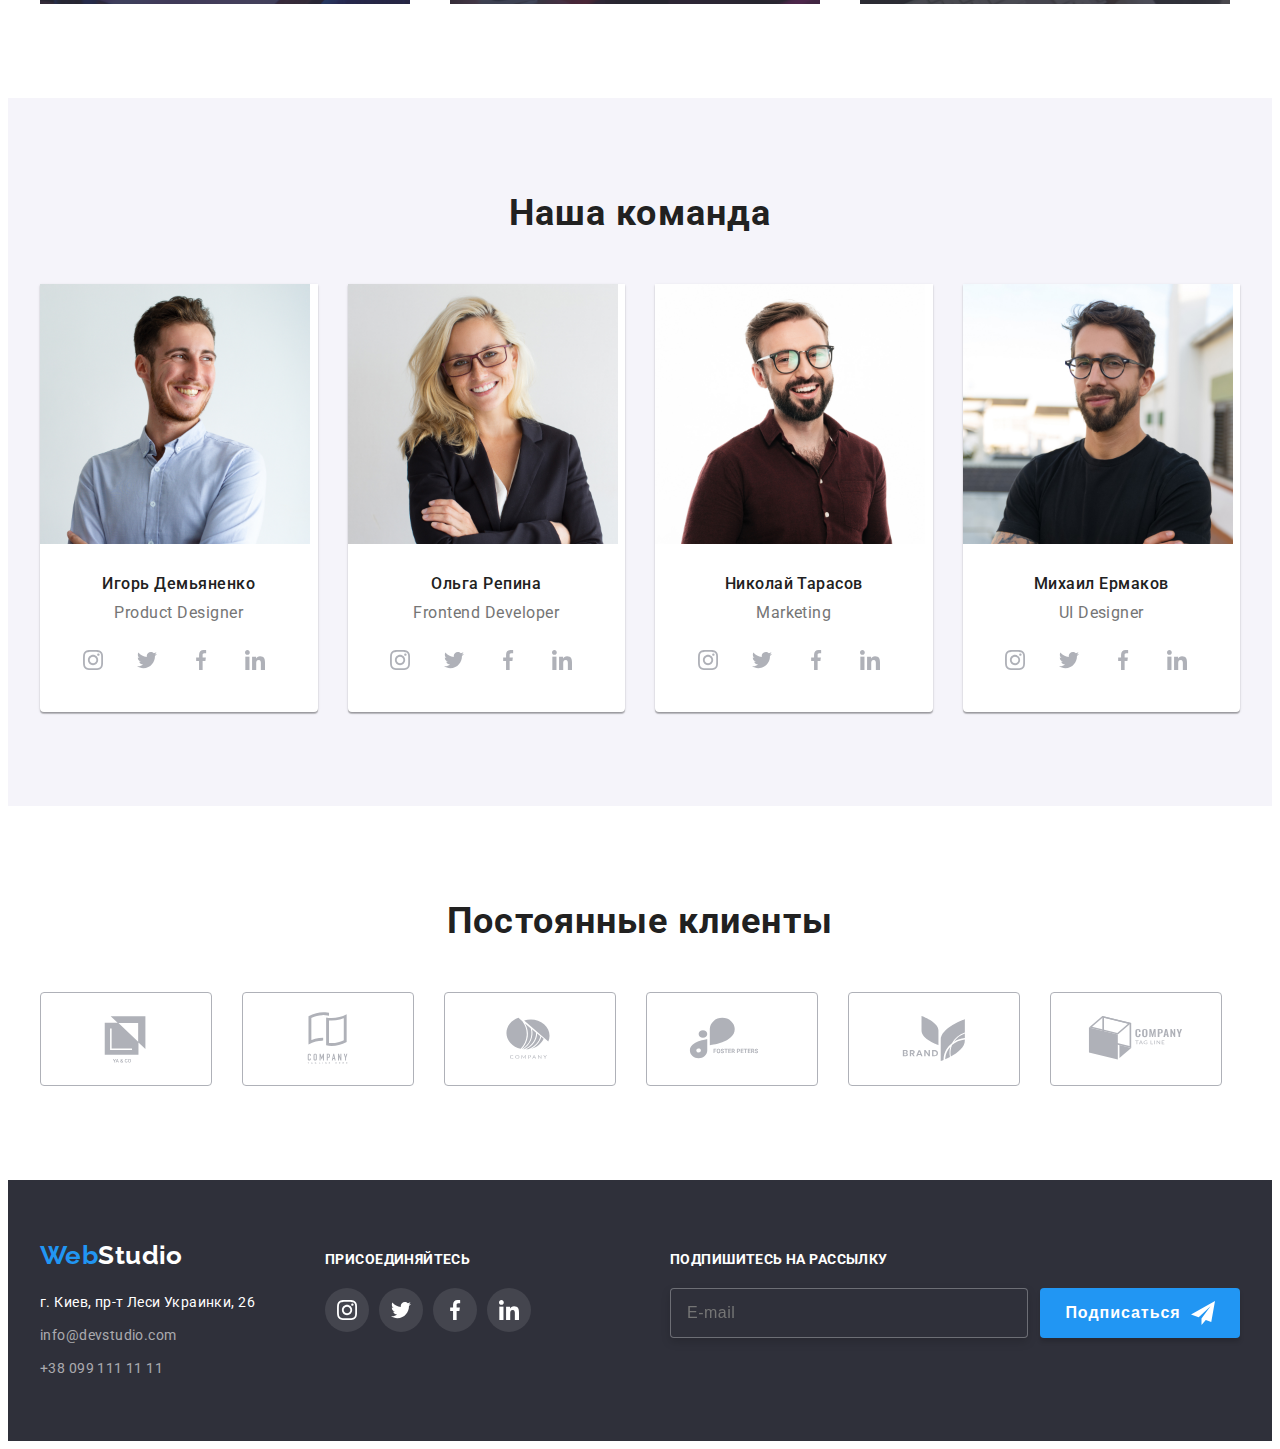
==== commit ee5f74b1: "added files in main.scss" ====
--- a/index.html
+++ b/index.html
@@ -17,7 +17,8 @@
       crossorigin="anonymous"
       referrerpolicy="no-referrer"
     />
-    <link rel="stylesheet" href="./css/styles.css" />
+    <link rel="stylesheet" href="./css/main.min.css" />
+    <!-- <link rel="stylesheet" href="./css/styles.css" /> -->
   </head>
 
   <body class="page">
@@ -29,24 +30,26 @@
             <a href="./index.html" class="logo"><span class="accent">Web</span>Studio</a>
 
             <ul class="site-nav list">
-              <li class="list-item"><a href="" class="link current">Студия</a></li>
-              <li class="list-item"><a href="./portfolio.html" class="link">Портфолио</a></li>
-              <li class="list-item"><a href="" class="link">Контакты</a></li>
+              <li class="site-nav__item"><a href="" class="site-nav__link current">Студия</a></li>
+              <li class="site-nav__item">
+                <a href="./portfolio.html" class="site-nav__link">Портфолио</a>
+              </li>
+              <li class="site-nav__item"><a href="" class="site-nav__link">Контакты</a></li>
             </ul>
           </nav>
 
-          <ul class="contact list">
-            <li class="contacts-item">
-              <a href="mailto:info@devstudio.com" class="contact-title">
-                <svg class="contacts-icon-header" width="16" height="12">
+          <ul class="header-contacts list">
+            <li class="header-contacts__item">
+              <a href="mailto:info@devstudio.com" class="header-contacts__title">
+                <svg class="header-contacts__icon" width="16" height="12">
                   <use href="./images/symbol-defs.svg#icon-envelope"></use>
                 </svg>
                 info@devstudio.com</a
               >
             </li>
-            <li class="contacts-item">
-              <a href="tel:+380991111111" class="contact-title">
-                <svg class="contacts-icon-header" width="10" height="16">
+            <li class="header-contacts__item">
+              <a href="tel:+380991111111" class="header-contacts__title">
+                <svg class="header-contacts__icon" width="10" height="16">
                   <use href="./images/symbol-defs.svg#icon-smartphone"></use>
                 </svg>
                 +38 096 111 11 11</a
@@ -59,9 +62,9 @@
 
     <main>
       <!-- Услуги -->
-      <div class="overlay">
+      <div class="hero__overlay">
         <section class="hero">
-          <h1 class="hero-title">Эффективные решения для вашего бизнеса</h1>
+          <h1 class="hero__title">Эффективные решения для вашего бизнеса</h1>
           <button type="button" class="button" data-modal-open>Заказать услугу</button>
         </section>
       </div>
@@ -71,50 +74,50 @@
         <div class="container">
           <h2 class="section-title visually-hidden">Процесс роботы</h2>
 
-          <ul class="work-list list">
-            <li class="work-item">
-              <div class="thumb">
-                <svg class="icon-img" width="65" height="70">
+          <ul class="work list">
+            <li class="work__item">
+              <div class="work__thumb">
+                <svg class="work__icon" width="65" height="70">
                   <use href="./images/symbol-defs.svg#icon-antenna"></use>
                 </svg>
               </div>
-              <h3 class="work-title">Внимание к деталям</h3>
-              <p class="work-text">
+              <h3 class="work__title">Внимание к деталям</h3>
+              <p class="work__text">
                 Идейные соображения, а также начало повседневной работы по формированию позиции.
               </p>
             </li>
-            <li class="work-item">
-              <div class="thumb">
-                <svg class="icon-img" width="67" height="70">
+            <li class="work__item">
+              <div class="work__thumb">
+                <svg class="work__icon" width="67" height="70">
                   <use href="./images/symbol-defs.svg#icon-clock"></use>
                 </svg>
               </div>
-              <h3 class="work-title">Пунктуальность</h3>
-              <p class="work-text">
+              <h3 class="work__title">Пунктуальность</h3>
+              <p class="work__text">
                 Задача организации, в особенности же рамки и место обучения кадров влечет за собой.
               </p>
             </li>
 
-            <li class="work-item">
-              <div class="thumb">
-                <svg class="icon-img" width="70" height="54">
+            <li class="work__item">
+              <div class="work__thumb">
+                <svg class="work__icon" width="70" height="54">
                   <use href="./images/symbol-defs.svg#icon-diagram"></use>
                 </svg>
               </div>
-              <h3 class="work-title">Планирование</h3>
-              <p class="work-text">
+              <h3 class="work__title">Планирование</h3>
+              <p class="work__text">
                 Равным образом консультация с широким активом в значительной степени обуславливает.
               </p>
             </li>
 
-            <li class="work-item">
-              <div class="thumb">
-                <svg class="icon-img" width="55" height="61">
+            <li class="work__item">
+              <div class="work__thumb">
+                <svg class="work__icon" width="55" height="61">
                   <use href="./images/symbol-defs.svg#icon-astronaut"></use>
                 </svg>
               </div>
-              <h3 class="work-title">Современные технологии</h3>
-              <p class="work-text">
+              <h3 class="work__title">Современные технологии</h3>
+              <p class="work__text">
                 Значимость этих проблем настолько очевидна, что реализация плановых заданий.
               </p>
             </li>
@@ -123,21 +126,21 @@
       </section>
 
       <!-- Чем мы занимаемся -->
-      <section class="section section-gallery">
+      <section class="section gallery">
         <div class="container">
           <h2 class="section-title">Чем мы занимаемся</h2>
-          <ul class="gallery list">
-            <li class="gallery-item">
+          <ul class="gallery__list list">
+            <li class="gallery__item">
               <img src="./images/img.jpg" alt="Процес работы" width="370" />
-              <p class="gallery-text">Десктопные приложения</p>
-            </li>
-            <li class="gallery-item">
+              <p class="gallery__text">Десктопные приложения</p>
+            </li>
+            <li class="gallery__item">
               <img src="./images/img.1.jpg" alt="Процес работы" width="370" />
-              <p class="gallery-text">Мобильные приложения</p>
-            </li>
-            <li class="gallery-item">
+              <p class="gallery__text">Мобильные приложения</p>
+            </li>
+            <li class="gallery__item">
               <img src="./images/img.2.jpg" alt="Процес работы" width="370" />
-              <p class="gallery-text">Дизайнерские решения</p>
+              <p class="gallery__text">Дизайнерские решения</p>
             </li>
           </ul>
         </div>
@@ -149,36 +152,36 @@
         <div class="container">
           <h2 class="section-title">Наша команда</h2>
 
-          <ul class="feature-list list">
-            <li class="feature-item">
+          <ul class="feature__list list">
+            <li class="feature__item">
               <img src="./images/icon.jpg" alt="Персонал" width="270" />
-              <h3 class="feature-title">Игорь Демьяненко</h3>
-              <p class="feature-work">Product Designer</p>
-              <ul class="feature-icon-list list">
-                <li class="feature-icon">
-                  <a href="" class="feature-icon-link">
-                    <svg class="icons" width="20" height="20">
+              <h3 class="feature__title">Игорь Демьяненко</h3>
+              <p class="feature__text">Product Designer</p>
+              <ul class="feature-communication list">
+                <li class="feature-communication__item">
+                  <a href="" class="feature-communication__link">
+                    <svg class="feature-communication__icon" width="20" height="20">
                       <use href="./images/symbol-defs.svg#icon-instagram"></use>
                     </svg>
                   </a>
                 </li>
-                <li class="feature-icon">
-                  <a href="" class="feature-icon-link">
-                    <svg class="icons" width="20" height="20">
+                <li class="feature-communication__item">
+                  <a href="" class="feature-communication__link">
+                    <svg class="feature-communication__icon" width="20" height="20">
                       <use href="./images/symbol-defs.svg#icon-twitter"></use>
                     </svg>
                   </a>
                 </li>
-                <li class="feature-icon">
-                  <a href="" class="feature-icon-link">
-                    <svg class="icons" width="20" height="20">
+                <li class="feature-communication__item">
+                  <a href="" class="feature-communication__link">
+                    <svg class="feature-communication__icon" width="20" height="20">
                       <use href="./images/symbol-defs.svg#icon-facebook"></use>
                     </svg>
                   </a>
                 </li>
-                <li class="feature-icon">
-                  <a href="" class="feature-icon-link">
-                    <svg class="icons" width="20" height="20">
+                <li class="feature-communication__item">
+                  <a href="" class="feature-communication__link">
+                    <svg class="feature-communication__icon" width="20" height="20">
                       <use href="./images/symbol-defs.svg#icon-linkedin"></use>
                     </svg>
                   </a>
@@ -186,35 +189,35 @@
               </ul>
             </li>
 
-            <li class="feature-item">
+            <li class="feature__item">
               <img src="./images/icon.1.jpg" alt="Персонал" width="270" />
-              <h3 class="feature-title">Ольга Репина</h3>
-              <p class="feature-work">Frontend Developer</p>
-              <ul class="feature-icon-list list">
-                <li class="feature-icon">
-                  <a href="" class="feature-icon-link">
-                    <svg class="icons" width="20" height="20">
+              <h3 class="feature__title">Ольга Репина</h3>
+              <p class="feature__text">Frontend Developer</p>
+              <ul class="feature-communication list">
+                <li class="feature-communication__item">
+                  <a href="" class="feature-communication__link">
+                    <svg class="feature-communication__icon" width="20" height="20">
                       <use href="./images/symbol-defs.svg#icon-instagram"></use>
                     </svg>
                   </a>
                 </li>
-                <li class="feature-icon">
-                  <a href="" class="feature-icon-link">
-                    <svg class="icons" width="20" height="20">
+                <li class="feature-communication__item">
+                  <a href="" class="feature-communication__link">
+                    <svg class="feature-communication__icon" width="20" height="20">
                       <use href="./images/symbol-defs.svg#icon-twitter"></use>
                     </svg>
                   </a>
                 </li>
-                <li class="feature-icon">
-                  <a href="" class="feature-icon-link">
-                    <svg class="icons" width="20" height="20">
+                <li class="feature-communication__item">
+                  <a href="" class="feature-communication__link">
+                    <svg class="feature-communication__icon" width="20" height="20">
                       <use href="./images/symbol-defs.svg#icon-facebook"></use>
                     </svg>
                   </a>
                 </li>
-                <li class="feature-icon">
-                  <a href="" class="feature-icon-link">
-                    <svg class="icons" width="20" height="20">
+                <li class="feature-communication__item">
+                  <a href="" class="feature-communication__link">
+                    <svg class="feature-communication__icon" width="20" height="20">
                       <use href="./images/symbol-defs.svg#icon-linkedin"></use>
                     </svg>
                   </a>
@@ -222,35 +225,35 @@
               </ul>
             </li>
 
-            <li class="feature-item">
+            <li class="feature__item">
               <img src="./images/icon.2.jpg" alt="Персонал" width="270" />
-              <h3 class="feature-title">Николай Тарасов</h3>
-              <p class="feature-work">Marketing</p>
-              <ul class="feature-icon-list list">
-                <li class="feature-icon">
-                  <a href="" class="feature-icon-link">
-                    <svg class="icons" width="20" height="20">
+              <h3 class="feature__title">Николай Тарасов</h3>
+              <p class="feature__text">Marketing</p>
+              <ul class="feature-communication list">
+                <li class="feature-communication__item">
+                  <a href="" class="feature-communication__link">
+                    <svg class="feature-communication__icon" width="20" height="20">
                       <use href="./images/symbol-defs.svg#icon-instagram"></use>
                     </svg>
                   </a>
                 </li>
-                <li class="feature-icon">
-                  <a href="" class="feature-icon-link">
-                    <svg class="icons" width="20" height="20">
+                <li class="feature-communication__item">
+                  <a href="" class="feature-communication__link">
+                    <svg class="feature-communication__icon" width="20" height="20">
                       <use href="./images/symbol-defs.svg#icon-twitter"></use>
                     </svg>
                   </a>
                 </li>
-                <li class="feature-icon">
-                  <a href="" class="feature-icon-link">
-                    <svg class="icons" width="20" height="20">
+                <li class="feature-communication__item">
+                  <a href="" class="feature-communication__link">
+                    <svg class="feature-communication__icon" width="20" height="20">
                       <use href="./images/symbol-defs.svg#icon-facebook"></use>
                     </svg>
                   </a>
                 </li>
-                <li class="feature-icon">
-                  <a href="" class="feature-icon-link">
-                    <svg class="icons" width="20" height="20">
+                <li class="feature-communication__item">
+                  <a href="" class="feature-communication__link">
+                    <svg class="feature-communication__icon" width="20" height="20">
                       <use href="./images/symbol-defs.svg#icon-linkedin"></use>
                     </svg>
                   </a>
@@ -258,35 +261,35 @@
               </ul>
             </li>
 
-            <li class="feature-item">
+            <li class="feature__item">
               <img src="./images/icon.3.jpg" alt="Персонал" width="270" />
-              <h3 class="feature-title">Михаил Ермаков</h3>
-              <p class="feature-work">UI Designer</p>
-              <ul class="feature-icon-list list">
-                <li class="feature-icon">
-                  <a href="" class="feature-icon-link">
-                    <svg class="icons" width="20" height="20">
+              <h3 class="feature__title">Михаил Ермаков</h3>
+              <p class="feature__text">UI Designer</p>
+              <ul class="feature-communication list">
+                <li class="feature-communication__item">
+                  <a href="" class="feature-communication__link">
+                    <svg class="feature-communication__icon" width="20" height="20">
                       <use href="./images/symbol-defs.svg#icon-instagram"></use>
                     </svg>
                   </a>
                 </li>
-                <li class="feature-icon">
-                  <a href="" class="feature-icon-link">
-                    <svg class="icons" width="20" height="20">
+                <li class="feature-communication__item">
+                  <a href="" class="feature-communication__link">
+                    <svg class="feature-communication__icon" width="20" height="20">
                       <use href="./images/symbol-defs.svg#icon-twitter"></use>
                     </svg>
                   </a>
                 </li>
-                <li class="feature-icon">
-                  <a href="" class="feature-icon-link">
-                    <svg class="icons" width="20" height="20">
+                <li class="feature-communication__item">
+                  <a href="" class="feature-communication__link">
+                    <svg class="feature-communication__icon" width="20" height="20">
                       <use href="./images/symbol-defs.svg#icon-facebook"></use>
                     </svg>
                   </a>
                 </li>
-                <li class="feature-icon">
-                  <a href="" class="feature-icon-link">
-                    <svg class="icons" width="20" height="20">
+                <li class="feature-communication__item">
+                  <a href="" class="feature-communication__link">
+                    <svg class="feature-communication__icon" width="20" height="20">
                       <use href="./images/symbol-defs.svg#icon-linkedin"></use>
                     </svg>
                   </a>
@@ -298,46 +301,46 @@
       </section>
       <section class="section">
         <div class="container">
-          <h2 class="clients-title">Постоянные клиенты</h2>
-          <ul class="clients-list list">
-            <li class="clients-item">
-              <a class="clients-link">
-                <svg class="clients-icon" width="106" height="60">
+          <h2 class="clients__title">Постоянные клиенты</h2>
+          <ul class="clients list">
+            <li class="clients__item">
+              <a class="clients__link">
+                <svg class="clients__icon" width="106" height="60">
                   <use href="./images/symbol-clients.svg#icon-Logo"></use>
                 </svg>
               </a>
             </li>
-            <li class="clients-item">
-              <a class="clients-link">
-                <svg class="clients-icon" width="106" height="60">
+            <li class="clients__item">
+              <a class="clients__link">
+                <svg class="clients__icon" width="106" height="60">
                   <use href="./images/symbol-clients.svg#icon-Logo-1"></use>
                 </svg>
               </a>
             </li>
-            <li class="clients-item">
-              <a class="clients-link">
-                <svg class="clients-icon" width="106" height="60">
+            <li class="clients__item">
+              <a class="clients__link">
+                <svg class="clients__icon" width="106" height="60">
                   <use href="./images/symbol-clients.svg#icon-Logo-2"></use>
                 </svg>
               </a>
             </li>
-            <li class="clients-item">
-              <a class="clients-link">
-                <svg class="clients-icon" width="106" height="60">
+            <li class="clients__item">
+              <a class="clients__link">
+                <svg class="clients__icon" width="106" height="60">
                   <use href="./images/symbol-clients.svg#icon-Logo-3"></use>
                 </svg>
               </a>
             </li>
-            <li class="clients-item">
-              <a class="clients-link">
-                <svg class="clients-icon" width="106" height="60">
+            <li class="clients__item">
+              <a class="clients__link">
+                <svg class="clients__icon" width="106" height="60">
                   <use href="./images/symbol-clients.svg#icon-Logo-4"></use>
                 </svg>
               </a>
             </li>
-            <li class="clients-item">
-              <a class="clients-link">
-                <svg class="clients-icon" width="106" height="60">
+            <li class="clients__item">
+              <a class="clients__link">
+                <svg class="clients__icon" width="106" height="60">
                   <use href="./images/symbol-clients.svg#icon-Logo-5"></use>
                 </svg>
               </a>
@@ -348,61 +351,61 @@
     </main>
 
     <!-- Футер -->
-    <footer class="adress">
+    <footer class="footer-adress">
       <div class="contact-wrap">
         <div class="container">
           <div class="contact-link">
-            <a href="./index.html" class="logo-footer"
-              ><span class="accent">Web</span><span class="accent-logo">Studio</span></a
-            >
+            <a href="./index.html" class="logo-footer"><span class="accent">Web</span>Studio</a>
             <address>
-              <ul class="contacts list">
-                <li class="contact-adress">
+              <ul class="footer-contacts list">
+                <li class="footer-contacts__item">
                   <a
                     href="https://goo.gl/maps/pnNfETj2RrLpbSRX6"
                     target="_blank"
                     rel="nooper noreferrer"
-                    class="adress-title"
+                    class="footer-contacts__text"
                     >г. Киев, пр-т Леси Украинки, 26</a
                   >
                 </li>
-                <li class="contact-adress">
-                  <a href="mailto:info@devstudio.com" class="contact-item"> info@devstudio.com</a>
-                </li>
-                <li class="contact-adress">
-                  <a href="tel:+380991111111" class="contact-item"> +38 099 111 11 11</a>
+                <li class="footer-contacts__item">
+                  <a href="mailto:info@devstudio.com" class="footer-contacts__link">
+                    info@devstudio.com</a
+                  >
+                </li>
+                <li class="footer-contacts__item">
+                  <a href="tel:+380991111111" class="footer-contacts__link"> +38 099 111 11 11</a>
                 </li>
               </ul>
             </address>
           </div>
-          <div class="contacts-wrap-link">
-            <div class="contacts-link">
-              <p class="contacts-link-title">Присоединяйтесь</p>
-              <ul class="contacts-link-list list">
-                <li class="contacts-icon">
-                  <a href="" class="contacts-icon-link">
-                    <svg class="contacts-icons" width="20" height="20">
+          <div class="social-contacts">
+            <div class="social-contacts__wrapper">
+              <p class="social-contacts__title">Присоединяйтесь</p>
+              <ul class="social-contacts__list list">
+                <li class="social-contacts__item">
+                  <a href="" class="social-contacts__link">
+                    <svg class="social-contacts__icon" width="20" height="20">
                       <use href="./images/symbol-defs.svg#icon-instagram"></use>
                     </svg>
                   </a>
                 </li>
-                <li class="contacts-icon">
-                  <a href="" class="contacts-icon-link">
-                    <svg class="contacts-icons" width="20" height="20">
+                <li class="social-contacts__item">
+                  <a href="" class="social-contacts__link">
+                    <svg class="social-contacts__icon" width="20" height="20">
                       <use href="./images/symbol-defs.svg#icon-twitter"></use>
                     </svg>
                   </a>
                 </li>
-                <li class="contacts-icon">
-                  <a href="" class="contacts-icon-link">
-                    <svg class="contacts-icons" width="20" height="20">
+                <li class="social-contacts__item">
+                  <a href="" class="social-contacts__link">
+                    <svg class="social-contacts__icon" width="20" height="20">
                       <use href="./images/symbol-defs.svg#icon-facebook"></use>
                     </svg>
                   </a>
                 </li>
-                <li class="contacts-icon">
-                  <a href="" class="contacts-icon-link">
-                    <svg class="contacts-icons" width="20" height="20">
+                <li class="social-contacts__item">
+                  <a href="" class="social-contacts__link">
+                    <svg class="social-contacts__icon" width="20" height="20">
                       <use href="./images/symbol-defs.svg#icon-linkedin"></use>
                     </svg>
                   </a>
@@ -410,15 +413,14 @@
               </ul>
             </div>
           </div>
-          <div class="contacts-wrap-email">
-            <p class="contacts-email-title">Подпишитесь на рассылку</p>
-            <form>
-              <div class="contacts-input-btn">
-                <input type="search" name="search" placeholder="E-mail" class="contacts-input" />
-                <button type="submit" class="contacts-email-btn">
+          <div class="footer-email__wrapper">
+            <p class="footer-email__title">Подпишитесь на рассылку</p>
+            <form class="form">
+              <div class="form__wrapper">
+                <input type="search" name="search" placeholder="E-mail" class="form__input" />
+                <button type="submit" class="form__btn">
                   Подписаться
-
-                  <svg class="contacts-btn-icon" width="24" height="24">
+                  <svg class="form__icon" width="24" height="24">
                     <use href="./images/symbol-defs.svg#icon-icon-send"></use>
                   </svg>
                 </button>
@@ -432,66 +434,66 @@
     <!-- Модальное окно -->
     <div class="backdrop is-hidden" data-modal>
       <div class="modal">
-        <button class="modal-close-btn" data-modal-close>
-          <svg class="modal-icon" width="11" height="11">
+        <button class="modal__close-btn" data-modal-close>
+          <svg class="modal__close-icon" width="11" height="11">
             <use href="./images/symbol-defs.svg#icon-x"></use>
           </svg>
         </button>
-        <p class="modal-title">Оставьте свои данные, мы вам перезвоним</p>
-        <form class="modal-form">
-          <div class="modal-form-field">
-            <label for="person" class="modal-label">Имя</label>
-            <div class="modal-form-wrap">
-              <input type="text" name="text" id="person" class="modal-input" placeholder=" " />
-              <svg class="modal-form-icon" width="18" height="18">
+        <p class="modal__title">Оставьте свои данные, мы вам перезвоним</p>
+        <form class="modal__form">
+          <div class="modal__field">
+            <label for="person" class="modal__label">Имя</label>
+            <div class="modal__wrapper">
+              <input type="text" name="text" id="person" class="modal__input" placeholder=" " />
+              <svg class="modal__icon" width="18" height="18">
                 <use href="./images/symbol-defs.svg#icon-modal-person"></use>
               </svg>
             </div>
           </div>
-          <div class="modal-form-field">
-            <label for="tel" class="modal-label">Телефон</label>
-            <div class="modal-form-wrap">
-              <input type="tel" name="tel" id="tel" class="modal-input" placeholder=" " />
-              <svg class="modal-form-icon" width="18" height="18">
+          <div class="modal__field">
+            <label for="tel" class="modal__label">Телефон</label>
+            <div class="modal__wrapper">
+              <input type="tel" name="tel" id="tel" class="modal__input" placeholder=" " />
+              <svg class="modal__icon" width="18" height="18">
                 <use href="./images/symbol-defs.svg#icon-modal-phone"></use>
               </svg>
             </div>
           </div>
 
-          <div class="modal-form-field">
-            <label for="email" class="modal-label">Почта</label>
-            <div class="modal-form-wrap">
-              <input type="email" name="email" id="email" class="modal-input" placeholder=" " />
-              <svg class="modal-form-icon" width="18" height="18">
+          <div class="modal__field">
+            <label for="email" class="modal__label">Почта</label>
+            <div class="modal__wrapper">
+              <input type="email" name="email" id="email" class="modal__input" placeholder=" " />
+              <svg class="modal__icon" width="18" height="18">
                 <use href="./images/symbol-defs.svg#icon-modal-email"></use>
               </svg>
             </div>
           </div>
-          <div class="modal-form-field">
-            <label for="text" class="modal-label">Комментарий</label>
+          <div class="modal__field">
+            <label for="text" class="modal__label">Комментарий</label>
             <textarea
               name="text"
               id="text"
-              class="modal-text"
+              class="modal__text"
               placeholder="Введите текст"
             ></textarea>
           </div>
-          <div class="modal-form-field">
+          <div class="modal__field">
             <input
               type="checkbox"
               name="privacy"
               id="privacy"
               value="true"
-              class="modal-input-checkbox visually-hidden"
+              class="modal__input-checkbox visually-hidden"
             />
-            <label for="privacy" class="modal-label-checkbox"
+            <label for="privacy" class="modal__label-checkbox"
               >Соглашаюсь с рассылкой и принимаю
-              <a href="" class="modal-link"
-                ><span class="modal-accent">Условия договора</span></a
+              <a href="" class="modal__link"
+                ><span class="modal__accent">Условия договора</span></a
               ></label
             >
           </div>
-          <button type="submit" class="modal-btn">Отправить</button>
+          <button type="submit" class="modal__btn">Отправить</button>
         </form>
       </div>
     </div>
--- a/css/main.min.css
+++ b/css/main.min.css
@@ -0,0 +1 @@
+:root{--primary-text-color: #757575;--title-text-color: #212121;--accent-color: #2196f3;--primary-white-color: #ffffff;--primary-grey-color: #2f303a}.backdrop{position:fixed;top:0;left:0;width:100%;height:100vh;background-color:rgba(0,0,0,.2);opacity:1;-webkit-transition:opacity 250ms cubic-bezier(0.4, 0, 0.2, 1);transition:opacity 250ms cubic-bezier(0.4, 0, 0.2, 1)}.backdrop.is-hidden{opacity:0;pointer-events:none}.backdrop.is-hidden .modal{-webkit-transform:translate(-50%, -50%) scale(1.1);transform:translate(-50%, -50%) scale(1.1)}.modal{background-color:var(--primary-white-color);position:absolute;top:50%;left:50%;-webkit-transform:translate(-50%, -50%) scale(1);transform:translate(-50%, -50%) scale(1);-webkit-transition:-webkit-transform 250ms cubic-bezier(0.4, 0, 0.2, 1);transition:-webkit-transform 250ms cubic-bezier(0.4, 0, 0.2, 1);transition:transform 250ms cubic-bezier(0.4, 0, 0.2, 1);transition:transform 250ms cubic-bezier(0.4, 0, 0.2, 1), -webkit-transform 250ms cubic-bezier(0.4, 0, 0.2, 1);width:528px;height:581px;-webkit-box-shadow:0px 1px 3px rgba(0,0,0,.12),0px 1px 1px rgba(0,0,0,.14),0px 2px 1px rgba(0,0,0,.2);box-shadow:0px 1px 3px rgba(0,0,0,.12),0px 1px 1px rgba(0,0,0,.14),0px 2px 1px rgba(0,0,0,.2);border-radius:4px;padding:40px}.modal__close-btn{position:absolute;top:8px;right:8px;display:-webkit-box;display:-ms-flexbox;display:flex;-webkit-box-align:center;-ms-flex-align:center;align-items:center;-webkit-box-pack:center;-ms-flex-pack:center;justify-content:center;width:30px;height:30px;cursor:pointer;border-radius:50%;border:1px solid rgba(0,0,0,.1);background-color:inherit;-webkit-transform:rotate(0);transform:rotate(0);-webkit-transition:-webkit-transform 250ms cubic-bezier(0.4, 0, 0.2, 1);transition:-webkit-transform 250ms cubic-bezier(0.4, 0, 0.2, 1);transition:transform 250ms cubic-bezier(0.4, 0, 0.2, 1);transition:transform 250ms cubic-bezier(0.4, 0, 0.2, 1), -webkit-transform 250ms cubic-bezier(0.4, 0, 0.2, 1)}.modal__close-icon{fill:#000}.modal__close-btn:hover .modal__close-icon,.modal__close-btn:focus .modal__close-icon{fill:var(--accent-color);-webkit-transform:rotate(-360deg);transform:rotate(-360deg);-webkit-transition:-webkit-transform 250ms cubic-bezier(0.4, 0, 0.2, 1);transition:-webkit-transform 250ms cubic-bezier(0.4, 0, 0.2, 1);transition:transform 250ms cubic-bezier(0.4, 0, 0.2, 1);transition:transform 250ms cubic-bezier(0.4, 0, 0.2, 1), -webkit-transform 250ms cubic-bezier(0.4, 0, 0.2, 1)}.modal__title{color:var(--title-text-color);font-weight:700;font-size:20px;line-height:1.15;text-align:center;letter-spacing:.03em}.modal__form{margin-top:12px}.modal__input{outline:none;margin-top:4px;margin-bottom:10px;padding-left:42px;border:1px solid rgba(33,33,33,.2);border-radius:4px;width:100%;height:40px}.modal__input:hover,.modal__input:focus{border-color:var(--accent-color)}.modal__input:not(:-moz-placeholder-shown){border-color:var(--accent-color)}.modal__input:not(:-ms-input-placeholder){border-color:var(--accent-color)}.modal__input:not(:placeholder-shown){border-color:var(--accent-color)}.modal__label{color:var(--primary-text-color);font-size:12px;line-height:1.17;letter-spacing:.01em}.modal__wrapper{position:relative}.modal__icon{position:absolute;top:45%;left:12px;-webkit-transform:translateY(-45%);transform:translateY(-45%)}.modal__wrapper:hover .modal__icon,.modal__wrapper:focus .modal__icon{fill:var(--accent-color);-webkit-transform:translateX(-55%);transform:translateX(-55%);-webkit-transition:-webkit-transform 250ms cubic-bezier(0.4, 0, 0.2, 1);transition:-webkit-transform 250ms cubic-bezier(0.4, 0, 0.2, 1);transition:transform 250ms cubic-bezier(0.4, 0, 0.2, 1);transition:transform 250ms cubic-bezier(0.4, 0, 0.2, 1), -webkit-transform 250ms cubic-bezier(0.4, 0, 0.2, 1)}.modal__input:hover+.modal__icon,.modal__input:focus+.modal__icon{fill:var(--accent-color)}.modal__text{resize:none;width:100%;height:120px;outline:none;border:1px solid rgba(33,33,33,.2);border-radius:4px;padding:12px 16px;margin-top:4px;margin-bottom:20px}.modal__text::-webkit-input-placeholder{font-size:14px;line-height:1.14;letter-spacing:.01em;color:rgba(117,117,117,.5)}.modal__text::-moz-placeholder{font-size:14px;line-height:1.14;letter-spacing:.01em;color:rgba(117,117,117,.5)}.modal__text:-ms-input-placeholder{font-size:14px;line-height:1.14;letter-spacing:.01em;color:rgba(117,117,117,.5)}.modal__text::-ms-input-placeholder{font-size:14px;line-height:1.14;letter-spacing:.01em;color:rgba(117,117,117,.5)}.modal__text::placeholder{font-size:14px;line-height:1.14;letter-spacing:.01em;color:rgba(117,117,117,.5)}.modal__link{color:var(--accent-color);padding-left:5px}.modal__accent{font-size:14px;line-height:1.71;letter-spacing:.03em}.modal__label-checkbox{color:var(--primary-text-color);font-size:14px;line-height:1.71;letter-spacing:.03em;display:-webkit-box;display:-ms-flexbox;display:flex;-webkit-box-align:center;-ms-flex-align:center;align-items:center;-webkit-box-pack:center;-ms-flex-pack:center;justify-content:center;margin-bottom:30px}.modal__label-checkbox::before{content:"";width:16px;height:15px;border:2px solid var(--title-text-color);border-radius:2px;margin-right:8px}.modal__input-checkbox:checked+.modal__label-checkbox::before{background-color:var(--accent-color);background-image:url(../images/svg.privacy.svg);border:none;background-repeat:no-repeat;background-position:center}.modal__input-checkbox:hover+.modal__label-checkbox::before,.modal__input-checkbox:focus+.modal__label-checkbox::before{background-color:var(--accent-color);border:var(--accent-color);border-radius:2px;background-image:url(../images/svg.privacy.svg);background-repeat:no-repeat;background-position:center}.modal__btn{background-color:var(--accent-color);color:#fff;width:200px;height:50px;font-weight:700;font-size:16px;line-height:1.88;letter-spacing:.06em;padding:10px 55px;margin-left:auto;margin-right:auto;cursor:pointer;display:-webkit-box;display:-ms-flexbox;display:flex;-webkit-box-align:center;-ms-flex-align:center;align-items:center;text-align:center;-webkit-box-shadow:0px 4px 4px rgba(0,0,0,.15);box-shadow:0px 4px 4px rgba(0,0,0,.15);border-radius:4px;border:rgba(0,0,0,0)}.modal__btn:hover,.modal__btn:focus{background:#2196f3;-webkit-box-shadow:0px 4px 4px rgba(0,0,0,.15);box-shadow:0px 4px 4px rgba(0,0,0,.15)}.button-primary{color:var(--title-text-color);font-size:16px;font-weight:500;line-height:1.63;text-align:center;border-color:rgba(0,0,0,0);border-radius:4px;cursor:pointer;margin-left:8px;padding:6px 22px}.button-primary:hover,.button-primary:focus{background-color:var(--accent-color);color:var(--primary-white-color);border-color:rgba(0,0,0,0);-webkit-box-shadow:0px 3px 1px rgba(0,0,0,.1),0px 1px 2px rgba(0,0,0,.08),0px 2px 2px rgba(0,0,0,.12);box-shadow:0px 3px 1px rgba(0,0,0,.1),0px 1px 2px rgba(0,0,0,.08),0px 2px 2px rgba(0,0,0,.12)}.button-primary__list{display:-webkit-box;display:-ms-flexbox;display:flex;-webkit-box-pack:center;-ms-flex-pack:center;justify-content:center;margin-bottom:50px}.projects{display:-webkit-box;display:-ms-flexbox;display:flex;-ms-flex-wrap:wrap;flex-wrap:wrap;margin-left:-30px;margin-top:-30px}.projects__link{display:block;color:var(--primary-text-color);text-decoration:none;font-size:16px;line-height:1.88;letter-spacing:.03em;-webkit-box-sizing:border-box;box-sizing:border-box}.projects__title{color:var(--title-text-color);font-weight:700;font-size:18px;line-height:2;letter-spacing:.06em;margin-bottom:4px}.projects__work{color:var(--primary-text-color);font-size:16px;line-height:1.88;letter-spacing:.03em}.projects__box{padding-top:20px;padding-right:24px;padding-bottom:20px;padding-left:24px;-webkit-box-sizing:border-box;box-sizing:border-box;border-left:1px solid #eee;border-right:1px solid #eee;border-bottom:1px solid #eee;width:370px}.projects__item{-ms-flex-preferred-size:calc(33.3333333333% - 30px);flex-basis:calc(33.3333333333% - 30px);margin-top:30px;margin-left:30px}.projects__link:hover,.projects__link:focus{-webkit-box-shadow:0px 1px 1px rgba(0,0,0,.12),0px 4px 4px rgba(0,0,0,.06),1px 4px 6px rgba(0,0,0,.16);box-shadow:0px 1px 1px rgba(0,0,0,.12),0px 4px 4px rgba(0,0,0,.06),1px 4px 6px rgba(0,0,0,.16)}.projects__link:hover .projects__text{-webkit-transform:translateY(0);transform:translateY(0)}.projects__wrapper{position:relative;overflow:hidden}.projects__text{background-color:rgba(33,150,243,.9);color:#fff;font-size:18px;line-height:1.56;letter-spacing:.03em;position:absolute;top:0;bottom:0;padding:63px 24px;height:100%;max-width:100%;-webkit-transform:translateY(101%);transform:translateY(101%);-webkit-transition:-webkit-transform 250ms cubic-bezier(0.4, 0, 0.2, 1);transition:-webkit-transform 250ms cubic-bezier(0.4, 0, 0.2, 1);transition:transform 250ms cubic-bezier(0.4, 0, 0.2, 1);transition:transform 250ms cubic-bezier(0.4, 0, 0.2, 1), -webkit-transform 250ms cubic-bezier(0.4, 0, 0.2, 1)}.clients__title{color:var(--title-text-color);font-weight:700;font-size:36px;line-height:1.17;text-align:center;letter-spacing:.03em;margin-bottom:50px}.clients{display:-webkit-box;display:-ms-flexbox;display:flex;-webkit-box-align:center;-ms-flex-align:center;align-items:center}.clients__item{margin-right:30px}.clients__item:not(:last-child){margin-right:30px}.clients__link{display:-webkit-box;display:-ms-flexbox;display:flex;-webkit-box-align:center;-ms-flex-align:center;align-items:center;-webkit-box-pack:center;-ms-flex-pack:center;justify-content:center;border:1px solid #afb1b8;border-radius:4px;width:170px;height:92px;color:#afb1b8;cursor:pointer;position:relative}.clients__link:hover,.clients__link:focus{border-color:var(--accent-color)}.clients__icon{display:-webkit-inline-box;display:-ms-inline-flexbox;display:inline-flex;background-position:center;background-repeat:no-repeat;background-size:contain;position:absolute;opacity:1;-webkit-transform:scale(1);transform:scale(1);-webkit-transition:-webkit-transform 250ms cubic-bezier(0.4, 0, 0.2, 1);transition:-webkit-transform 250ms cubic-bezier(0.4, 0, 0.2, 1);transition:transform 250ms cubic-bezier(0.4, 0, 0.2, 1);transition:transform 250ms cubic-bezier(0.4, 0, 0.2, 1), -webkit-transform 250ms cubic-bezier(0.4, 0, 0.2, 1)}.clients__icon{fill:currentColor}.clients__link:hover .clients__icon,.clients__link:focus .clients__icon{fill:var(--accent-color);opacity:.8;-webkit-transform:scale(1.2);transform:scale(1.2);-webkit-transition:-webkit-transform 250ms cubic-bezier(0.4, 0, 0.2, 1);transition:-webkit-transform 250ms cubic-bezier(0.4, 0, 0.2, 1);transition:transform 250ms cubic-bezier(0.4, 0, 0.2, 1);transition:transform 250ms cubic-bezier(0.4, 0, 0.2, 1), -webkit-transform 250ms cubic-bezier(0.4, 0, 0.2, 1)}.feature{background-color:#f5f4fa;padding-bottom:94px}.feature__list{display:-webkit-box;display:-ms-flexbox;display:flex;margin-left:-30px;text-align:center}.feature__item{width:calc((100% - 120px)/4);margin-left:30px;background:#fff;-webkit-box-shadow:0px 1px 3px rgba(0,0,0,.12),0px 1px 1px rgba(0,0,0,.14),0px 2px 1px rgba(0,0,0,.2);box-shadow:0px 1px 3px rgba(0,0,0,.12),0px 1px 1px rgba(0,0,0,.14),0px 2px 1px rgba(0,0,0,.2);border-radius:0px 0px 4px 4px}.feature__title{color:var(--title-text-color);font-weight:500;font-size:16px;line-height:1.19;letter-spacing:.03em;margin-top:30px;margin-bottom:10px}.feature__text{font-size:16px;line-height:1.19;text-align:center;letter-spacing:.03em;margin-bottom:16px}.feature-communication{display:-webkit-box;display:-ms-flexbox;display:flex;-webkit-box-pack:center;-ms-flex-pack:center;justify-content:center;margin-bottom:30px}.feature-communication__item{width:44px;height:44px;margin-right:10px}.feature-communication__item:not(:last-child){margin-right:10px}.feature-communication__link{width:100%;height:100%;border-radius:50%;display:-webkit-box;display:-ms-flexbox;display:flex;-webkit-box-align:center;-ms-flex-align:center;align-items:center;-webkit-box-pack:center;-ms-flex-pack:center;justify-content:center;color:#afb1b8;position:relative}.feature-communication__icon{fill:currentColor;position:absolute;-webkit-transform:rotate(0);transform:rotate(0);-webkit-transition:-webkit-transform 250ms cubic-bezier(0.4, 0, 0.2, 1);transition:-webkit-transform 250ms cubic-bezier(0.4, 0, 0.2, 1);transition:transform 250ms cubic-bezier(0.4, 0, 0.2, 1);transition:transform 250ms cubic-bezier(0.4, 0, 0.2, 1), -webkit-transform 250ms cubic-bezier(0.4, 0, 0.2, 1)}.feature-communication__link:hover,.feature-communication__link:focus{background-color:var(--accent-color);color:#fff;-webkit-transform:rotate(360deg);transform:rotate(360deg);-webkit-transition:-webkit-transform 800ms cubic-bezier(0.4, 0, 0.2, 1);transition:-webkit-transform 800ms cubic-bezier(0.4, 0, 0.2, 1);transition:transform 800ms cubic-bezier(0.4, 0, 0.2, 1);transition:transform 800ms cubic-bezier(0.4, 0, 0.2, 1), -webkit-transform 800ms cubic-bezier(0.4, 0, 0.2, 1)}.gallery{padding-top:0}.gallery__list{display:-webkit-box;display:-ms-flexbox;display:flex;margin-left:-30px}.gallery__item{width:calc((100% - 90px)/3);margin-left:30px;position:relative}.gallery__text{background-color:rgba(47,48,58,.8);color:#fff;font-weight:700;font-size:14px;line-height:1.14;text-align:center;letter-spacing:.03em;text-transform:uppercase;display:-webkit-box;display:-ms-flexbox;display:flex;-webkit-box-align:center;-ms-flex-align:center;align-items:center;-webkit-box-pack:center;-ms-flex-pack:center;justify-content:center;position:absolute;width:370px;height:70px;bottom:0}.work{display:-webkit-box;display:-ms-flexbox;display:flex;-webkit-box-align:center;-ms-flex-align:center;align-items:center}.work__title{color:var(--title-text-color);font-weight:700;font-size:14px;line-height:1.14;letter-spacing:.03em;text-transform:uppercase;max-width:270px;margin-bottom:10px}.work__item:not(:last-child){margin-right:30px}.work__text{font-size:14px;line-height:1.71;letter-spacing:.03em;text-align:left;width:270px}.work__thumb{display:-webkit-box;display:-ms-flexbox;display:flex;-webkit-box-align:center;-ms-flex-align:center;align-items:center;-webkit-box-pack:center;-ms-flex-pack:center;justify-content:center;background-color:#f5f4fa;border-radius:4px;max-width:270px;height:120px;margin-bottom:30px}.work__icon{display:-webkit-inline-box;display:-ms-inline-flexbox;display:inline-flex;background-position:center;background-repeat:no-repeat;background-size:contain}.work__icon:not(:last-child){margin-left:10px}.hero{text-align:center;padding-top:200px;padding-bottom:200px}.hero__title{color:var(--primary-white-color);font-weight:900;font-size:44px;line-height:1.36;letter-spacing:.06em;text-align:center;max-width:696px;height:120px;margin-left:auto;margin-right:auto;margin-bottom:30px;text-transform:uppercase}.hero__overlay{height:600px;outline:1px solid #000;max-width:1600px;margin-left:auto;margin-right:auto;background-image:-webkit-gradient(linear, left top, left bottom, from(rgba(47, 48, 58, 0.4)), to(rgba(47, 48, 58, 0.4))),url(../images/overlay.jpg);background-image:linear-gradient(rgba(47, 48, 58, 0.4), rgba(47, 48, 58, 0.4)),url(../images/overlay.jpg);background-repeat:no-repeat;background-size:cover;background-position:center}.logo{color:var(--title-text-color);font-family:"Raleway",sans-serif;font-weight:700;text-decoration:none;font-size:26px;line-height:1.19;min-width:145px;height:31px;margin-right:93px}.accent{color:var(--accent-color)}.accent-logo{color:var(--primary-white-color)}.footer-adress{background-color:var(--primary-grey-color);padding-top:60px;padding-bottom:60px}.contact-wrap .container{display:-webkit-box;display:-ms-flexbox;display:flex;-webkit-box-align:baseline;-ms-flex-align:baseline;align-items:baseline}.logo-footer{color:#fff;font-family:"Raleway",sans-serif;font-weight:700;text-decoration:none;font-size:26px;line-height:1.19;min-width:145px;height:31px}.footer-contacts{margin-top:20px}.footer-contacts__item:not(:last-child){margin-bottom:9px}.footer-contacts__link{line-height:1.71;letter-spacing:.03em;color:rgba(255,255,255,.6);text-decoration:none;font-style:normal}.footer-contacts__text{color:var(--primary-white-color);line-height:1.71;font-style:normal;text-decoration:none}.social-contacts{margin-right:auto}.social-contacts__wrapper{margin-left:70px}.social-contacts__title{display:block;color:var(--primary-white-color);font-weight:700;font-size:14px;line-height:1.14;letter-spacing:.03em;text-transform:uppercase;margin-bottom:20px}.social-contacts__list{display:-webkit-box;display:-ms-flexbox;display:flex;-webkit-box-align:baseline;-ms-flex-align:baseline;align-items:baseline}.social-contacts__item{width:44px;height:44px;margin-right:10px}.social-contacts__item:not(:last-child){margin-right:10px}.social-contacts__link{width:100%;height:100%;border-radius:50%;display:-webkit-box;display:-ms-flexbox;display:flex;-webkit-box-align:center;-ms-flex-align:center;align-items:center;-webkit-box-pack:center;-ms-flex-pack:center;justify-content:center;background:rgba(255,255,255,.1);color:#fff;position:relative}.social-contacts__link:hover,.social-contacts__link:focus{background-color:var(--accent-color);color:#fff;opacity:.8;-webkit-transform:scale(0.7);transform:scale(0.7);-webkit-transition:-webkit-transform 250ms cubic-bezier(0.4, 0, 0.2, 1);transition:-webkit-transform 250ms cubic-bezier(0.4, 0, 0.2, 1);transition:transform 250ms cubic-bezier(0.4, 0, 0.2, 1);transition:transform 250ms cubic-bezier(0.4, 0, 0.2, 1), -webkit-transform 250ms cubic-bezier(0.4, 0, 0.2, 1)}.social-contacts__icon{fill:currentColor;position:absolute;opacity:1;-webkit-transform:scale(1);transform:scale(1);-webkit-transition:-webkit-transform 250ms cubic-bezier(0.4, 0, 0.2, 1);transition:-webkit-transform 250ms cubic-bezier(0.4, 0, 0.2, 1);transition:transform 250ms cubic-bezier(0.4, 0, 0.2, 1);transition:transform 250ms cubic-bezier(0.4, 0, 0.2, 1), -webkit-transform 250ms cubic-bezier(0.4, 0, 0.2, 1)}.footer-email__title{display:block;color:var(--primary-white-color);font-weight:700;font-size:14px;line-height:1.14;letter-spacing:.03em;text-transform:uppercase;margin-bottom:20px}.form__wrapper{display:-webkit-box;display:-ms-flexbox;display:flex;-webkit-box-align:center;-ms-flex-align:center;align-items:center;-webkit-box-pack:center;-ms-flex-pack:center;justify-content:center}.form__input{background-color:#2f303a;color:rgba(255,255,255,.6);width:358px;height:50px;font-size:16px;line-height:1.25;letter-spacing:.03em;border:1px solid rgba(255,255,255,.3);-webkit-filter:drop-shadow(0px 4px 4px rgba(0, 0, 0, 0.15));filter:drop-shadow(0px 4px 4px rgba(0, 0, 0, 0.15));border-radius:4px;outline:none;padding:15px 16px;margin-right:12px}.form__btn{display:-webkit-box;display:-ms-flexbox;display:flex;-webkit-box-align:center;-ms-flex-align:center;align-items:center;-webkit-box-pack:center;-ms-flex-pack:center;justify-content:center;background-color:var(--accent-color);color:#fff;width:200px;height:50px;-webkit-box-shadow:0px 4px 4px rgba(0,0,0,.15);box-shadow:0px 4px 4px rgba(0,0,0,.15);border-radius:4px;border:rgba(0,0,0,0);cursor:pointer;font-weight:700;font-size:16px;line-height:1.88;letter-spacing:.06em;padding:10px}.form__btn:hover .form__icon,.form__btn:focus .form__icon{background-color:var(--accent-color);color:var(--primary-white-color);border-color:rgba(0,0,0,0);-webkit-transform:scale(1.5);transform:scale(1.5);-webkit-transition:-webkit-transform 250ms cubic-bezier(0.4, 0, 0.2, 1);transition:-webkit-transform 250ms cubic-bezier(0.4, 0, 0.2, 1);transition:transform 250ms cubic-bezier(0.4, 0, 0.2, 1);transition:transform 250ms cubic-bezier(0.4, 0, 0.2, 1), -webkit-transform 250ms cubic-bezier(0.4, 0, 0.2, 1)}.form__icon{margin-left:10px}.header-page{display:-webkit-box;display:-ms-flexbox;display:flex;-webkit-box-align:center;-ms-flex-align:center;align-items:center}.header-page-nav{display:-webkit-box;display:-ms-flexbox;display:flex;-webkit-box-align:center;-ms-flex-align:center;align-items:center}.site-nav{display:-webkit-box;display:-ms-flexbox;display:flex}.site-nav .site-nav:not(:last-child){margin-left:50px}.site-nav .site-nav__link{color:var(--title-text-color);font-weight:500;font-size:14px;line-height:1.14;text-decoration:none;letter-spacing:.02em}.site-nav__item{position:relative}.site-nav__link::after{content:"";position:absolute;left:0;bottom:-32px;display:block;width:100%;height:4px;background-color:var(--accent-color);border-radius:2px;opacity:0;-webkit-transform:scaleX(0);transform:scaleX(0);-webkit-transition:opacity 250ms cubic-bezier(0.4, 0, 0.2, 1),-webkit-transform 250ms cubic-bezier(0.4, 0, 0.2, 1);transition:opacity 250ms cubic-bezier(0.4, 0, 0.2, 1),-webkit-transform 250ms cubic-bezier(0.4, 0, 0.2, 1);transition:transform 250ms cubic-bezier(0.4, 0, 0.2, 1),opacity 250ms cubic-bezier(0.4, 0, 0.2, 1);transition:transform 250ms cubic-bezier(0.4, 0, 0.2, 1),opacity 250ms cubic-bezier(0.4, 0, 0.2, 1),-webkit-transform 250ms cubic-bezier(0.4, 0, 0.2, 1)}.site-nav__link:hover::after,.site-nav__link.current::after{opacity:1;-webkit-transform:scaleX(1);transform:scaleX(1)}.site-nav .site-nav__link:hover,.site-nav .site-nav__link:focus{color:var(--accent-color)}.site-nav .site-nav__link.current{color:var(--accent-color)}.site-nav__item:not(:last-child){margin-right:50px}.header-contacts{display:-webkit-box;display:-ms-flexbox;display:flex;margin-left:auto}.header-contacts .header-contacts__item{display:-webkit-inline-box;display:-ms-inline-flexbox;display:inline-flex;-webkit-box-align:center;-ms-flex-align:center;align-items:center}.header-contacts__item:not(:last-child){margin-right:50px}.header-contacts__item:hover .header-contacts__icon,.header-contacts__item:focus .header-contacts__icon{fill:var(--accent-color);opacity:1.2;-webkit-transform:scaleY(-1);transform:scaleY(-1);-webkit-transition:-webkit-transform 250ms cubic-bezier(0.4, 0, 0.2, 1);transition:-webkit-transform 250ms cubic-bezier(0.4, 0, 0.2, 1);transition:transform 250ms cubic-bezier(0.4, 0, 0.2, 1);transition:transform 250ms cubic-bezier(0.4, 0, 0.2, 1), -webkit-transform 250ms cubic-bezier(0.4, 0, 0.2, 1)}.header-contacts__title{color:var(--primary-text-color);font-weight:500;line-height:1.14;font-style:normal;text-decoration:none;letter-spacing:.02em;display:-webkit-box;display:-ms-flexbox;display:flex;-webkit-box-align:center;-ms-flex-align:center;align-items:center}.header-contacts__title:hover,.header-contacts .footer-contacts__link:hover,.header-contacts .footer-contacts__text:hover{color:var(--accent-color)}.header-contacts__icon{fill:var(--primary-text-color);cursor:pointer;margin-right:10px;opacity:1;-webkit-transform:scaleY(1);transform:scaleY(1);-webkit-transition:-webkit-transform 250ms cubic-bezier(0.4, 0, 0.2, 1);transition:-webkit-transform 250ms cubic-bezier(0.4, 0, 0.2, 1);transition:transform 250ms cubic-bezier(0.4, 0, 0.2, 1);transition:transform 250ms cubic-bezier(0.4, 0, 0.2, 1), -webkit-transform 250ms cubic-bezier(0.4, 0, 0.2, 1)}.header-contacts__icon:not(:last-child){margin-right:10px}.border{border:1px solid #ececec}.button{display:block;border-radius:4px;padding:10px 32px;min-width:200px;margin-right:auto;margin-left:auto;background-color:var(--accent-color);color:var(--primary-white-color);border-color:rgba(0,0,0,0);font-weight:700;font-size:16px;line-height:1.88;cursor:pointer;text-align:center;letter-spacing:.06em}.button:hover,.button:focus{color:var(--primary-white-color)}.no-scroll{overflow:hidden}.visually-hidden{position:absolute;white-space:nowrap;width:1px;height:1px;overflow:hidden;border:0;padding:0;clip:rect(0 0 0 0);-webkit-clip-path:inset(50%);clip-path:inset(50%);margin:-1px}p,h1,h2,h3,h4,h5,h6{margin:0;padding:0}ul,ol{margin:0;padding-left:0}img{display:block;max-width:100%;height:auto}.container{width:1200px;margin:0 auto;padding-left:15px;padding-right:15px}.box{display:-webkit-box;display:-ms-flexbox;display:flex;-webkit-box-align:center;-ms-flex-align:center;align-items:center;padding-top:24px;padding-bottom:25px}body{background-color:var(--primary-white-color);color:var(--primary-text-color);font-family:"Roboto",sans-serif;font-size:14px;letter-spacing:.03em}.border{border:1px solid #ececec}.list{list-style:none}.section{padding-top:94px;padding-bottom:94px}.section-title{color:var(--title-text-color);font-weight:700;font-size:36px;line-height:1.17;letter-spacing:.03em;text-align:center;margin-right:auto;margin-left:auto;margin-bottom:50px}/*# sourceMappingURL=main.min.css.map */--- a/css/styles.css
+++ b/css/styles.css
@@ -137,7 +137,7 @@
 }
 
 /* header */
-
+/* 
 .header-page {
   display: flex;
   align-items: center;
@@ -156,7 +156,7 @@
   margin-left: 50px;
 }
 
-.site-nav .link {
+.site-nav .site-nav__link {
   color: var(--title-text-color);
   font-weight: 500;
   font-size: 14px;
@@ -165,11 +165,11 @@
   letter-spacing: 0.02em;
 }
 
-.list-item {
+.site-nav__item {
   position: relative;
 }
 
-.link::after {
+.site-nav__link::after {
   content: '';
   position: absolute;
   left: 0;
@@ -185,28 +185,28 @@
     opacity 250ms cubic-bezier(0.4, 0, 0.2, 1);
 }
 
-.link:hover::after,
-.link.current::after {
+.site-nav__link:hover::after,
+.site-nav__link.current::after {
   opacity: 1;
   transform: scaleX(1);
 }
 
-.site-nav .link:hover,
-.site-nav .link:focus {
+.site-nav .site-nav__link:hover,
+.site-nav .site-nav__link:focus {
   color: var(--accent-color);
 }
 
-.site-nav .link.current {
+.site-nav .site-nav__link.current {
   color: var(--accent-color);
 }
 
-.list-item:not(:last-child) {
+.site-nav__item:not(:last-child) {
   margin-right: 50px;
 }
 
 .border {
   border: 1px solid #ececec;
-}
+} */
 
 /* hero */
 
@@ -868,7 +868,6 @@
 }
 
 .backdrop.is-hidden {
-  /* visibility: hidden; */
   opacity: 0;
   pointer-events: none;
 }
@@ -1094,10 +1093,4 @@
   box-shadow: 0px 4px 4px rgba(0, 0, 0, 0.15);
 }
 
-/* цвет основного текста: #212121;
-вторичный цвет текста:#757575 ;
-цвет h1:#FFFFFF;
-цвет контактов в футере: #FFFFFF99 ? 60%   rgba(255, 255, 255, 0.6);
-акцент: #2196f3;
-цвет фона: #ffffff;
-цвет торичного фона: #f5f4fa; */
+
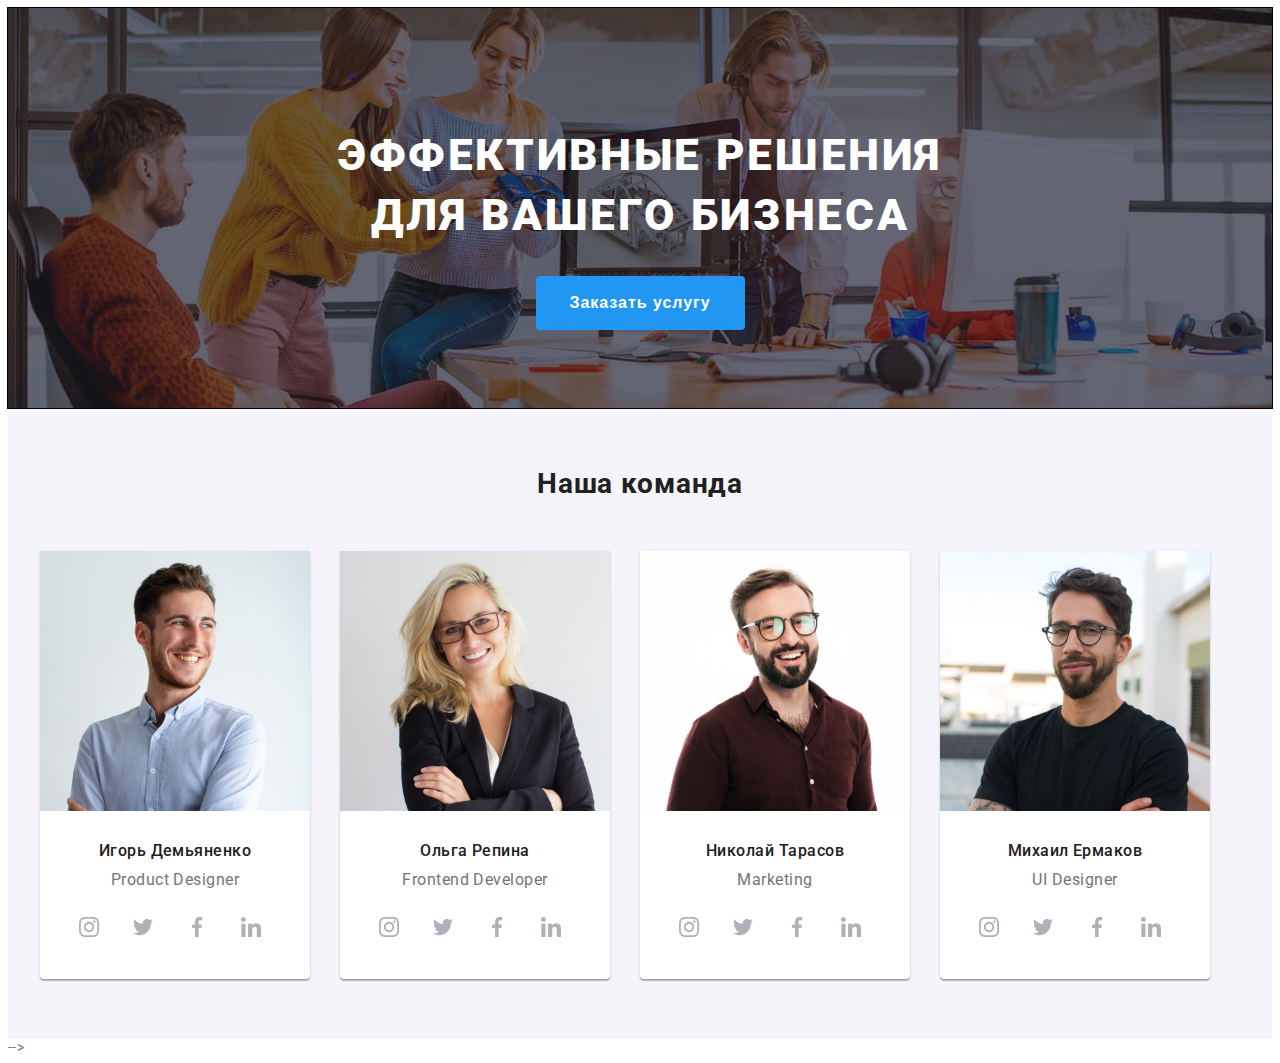
==== commit 622d0151: "changed files" ====
--- a/index.html
+++ b/index.html
@@ -1,8 +1,10 @@
 <!DOCTYPE html>
 <html lang="ru">
   <head>
-    <meta charset="utf-8" />
-    <meta name="viewport" content="widht=device-widht, initial-scale=1.0" />
+    <meta charset="UTF-8" />
+    <meta http-equiv="X-UA-Compatible" content="IE=edge" />
+    <meta name="viewport" content="width=device-width, initial-scale=1.0" />
+
     <title>Document</title>
     <link rel="preconnect" href="https://fonts.googleapis.com" />
     <link rel="preconnect" href="https://fonts.gstatic.com" crossorigin />
@@ -23,7 +25,7 @@
 
   <body class="page">
     <!-- Шапка сайта-->
-    <header class="header-page">
+    <!-- <header class="header-page">
       <div class="container">
         <div class="box">
           <nav class="header-page-nav">
@@ -58,7 +60,7 @@
           </ul>
         </div>
       </div>
-    </header>
+    </header> -->
 
     <main>
       <!-- Услуги -->
@@ -70,7 +72,7 @@
       </div>
 
       <!-- Процесс роботы -->
-      <section class="section">
+      <!-- <section class="section">
         <div class="container">
           <h2 class="section-title visually-hidden">Процесс роботы</h2>
 
@@ -123,10 +125,10 @@
             </li>
           </ul>
         </div>
-      </section>
+      </section> -->
 
       <!-- Чем мы занимаемся -->
-      <section class="section gallery">
+      <!-- <section class="section gallery">
         <div class="container">
           <h2 class="section-title">Чем мы занимаемся</h2>
           <ul class="gallery__list list">
@@ -144,7 +146,7 @@
             </li>
           </ul>
         </div>
-      </section>
+      </section> -->
 
       <!-- Наша команда -->
 
@@ -299,7 +301,10 @@
           </ul>
         </div>
       </section>
-      <section class="section">
+      -->
+
+      <!-- Клиенты -->
+      <!-- <section class="section">
         <div class="container">
           <h2 class="clients__title">Постоянные клиенты</h2>
           <ul class="clients list">
@@ -347,11 +352,11 @@
             </li>
           </ul>
         </div>
-      </section>
+      </section> -->
     </main>
 
     <!-- Футер -->
-    <footer class="footer-adress">
+    <!-- <footer class="footer-adress">
       <div class="contact-wrap">
         <div class="container">
           <div class="contact-link">
@@ -429,10 +434,10 @@
           </div>
         </div>
       </div>
-    </footer>
+    </footer> -->
 
     <!-- Модальное окно -->
-    <div class="backdrop is-hidden" data-modal>
+    <!-- <div class="backdrop is-hidden" data-modal>
       <div class="modal">
         <button class="modal__close-btn" data-modal-close>
           <svg class="modal__close-icon" width="11" height="11">
@@ -496,7 +501,7 @@
           <button type="submit" class="modal__btn">Отправить</button>
         </form>
       </div>
-    </div>
+    </div> -->
     <script src="./js/modal.js">
       (() => {
         const refs = {
--- a/css/main.min.css
+++ b/css/main.min.css
@@ -1 +1 @@
-:root{--primary-text-color: #757575;--title-text-color: #212121;--accent-color: #2196f3;--primary-white-color: #ffffff;--primary-grey-color: #2f303a}.backdrop{position:fixed;top:0;left:0;width:100%;height:100vh;background-color:rgba(0,0,0,.2);opacity:1;-webkit-transition:opacity 250ms cubic-bezier(0.4, 0, 0.2, 1);transition:opacity 250ms cubic-bezier(0.4, 0, 0.2, 1)}.backdrop.is-hidden{opacity:0;pointer-events:none}.backdrop.is-hidden .modal{-webkit-transform:translate(-50%, -50%) scale(1.1);transform:translate(-50%, -50%) scale(1.1)}.modal{background-color:var(--primary-white-color);position:absolute;top:50%;left:50%;-webkit-transform:translate(-50%, -50%) scale(1);transform:translate(-50%, -50%) scale(1);-webkit-transition:-webkit-transform 250ms cubic-bezier(0.4, 0, 0.2, 1);transition:-webkit-transform 250ms cubic-bezier(0.4, 0, 0.2, 1);transition:transform 250ms cubic-bezier(0.4, 0, 0.2, 1);transition:transform 250ms cubic-bezier(0.4, 0, 0.2, 1), -webkit-transform 250ms cubic-bezier(0.4, 0, 0.2, 1);width:528px;height:581px;-webkit-box-shadow:0px 1px 3px rgba(0,0,0,.12),0px 1px 1px rgba(0,0,0,.14),0px 2px 1px rgba(0,0,0,.2);box-shadow:0px 1px 3px rgba(0,0,0,.12),0px 1px 1px rgba(0,0,0,.14),0px 2px 1px rgba(0,0,0,.2);border-radius:4px;padding:40px}.modal__close-btn{position:absolute;top:8px;right:8px;display:-webkit-box;display:-ms-flexbox;display:flex;-webkit-box-align:center;-ms-flex-align:center;align-items:center;-webkit-box-pack:center;-ms-flex-pack:center;justify-content:center;width:30px;height:30px;cursor:pointer;border-radius:50%;border:1px solid rgba(0,0,0,.1);background-color:inherit;-webkit-transform:rotate(0);transform:rotate(0);-webkit-transition:-webkit-transform 250ms cubic-bezier(0.4, 0, 0.2, 1);transition:-webkit-transform 250ms cubic-bezier(0.4, 0, 0.2, 1);transition:transform 250ms cubic-bezier(0.4, 0, 0.2, 1);transition:transform 250ms cubic-bezier(0.4, 0, 0.2, 1), -webkit-transform 250ms cubic-bezier(0.4, 0, 0.2, 1)}.modal__close-icon{fill:#000}.modal__close-btn:hover .modal__close-icon,.modal__close-btn:focus .modal__close-icon{fill:var(--accent-color);-webkit-transform:rotate(-360deg);transform:rotate(-360deg);-webkit-transition:-webkit-transform 250ms cubic-bezier(0.4, 0, 0.2, 1);transition:-webkit-transform 250ms cubic-bezier(0.4, 0, 0.2, 1);transition:transform 250ms cubic-bezier(0.4, 0, 0.2, 1);transition:transform 250ms cubic-bezier(0.4, 0, 0.2, 1), -webkit-transform 250ms cubic-bezier(0.4, 0, 0.2, 1)}.modal__title{color:var(--title-text-color);font-weight:700;font-size:20px;line-height:1.15;text-align:center;letter-spacing:.03em}.modal__form{margin-top:12px}.modal__input{outline:none;margin-top:4px;margin-bottom:10px;padding-left:42px;border:1px solid rgba(33,33,33,.2);border-radius:4px;width:100%;height:40px}.modal__input:hover,.modal__input:focus{border-color:var(--accent-color)}.modal__input:not(:-moz-placeholder-shown){border-color:var(--accent-color)}.modal__input:not(:-ms-input-placeholder){border-color:var(--accent-color)}.modal__input:not(:placeholder-shown){border-color:var(--accent-color)}.modal__label{color:var(--primary-text-color);font-size:12px;line-height:1.17;letter-spacing:.01em}.modal__wrapper{position:relative}.modal__icon{position:absolute;top:45%;left:12px;-webkit-transform:translateY(-45%);transform:translateY(-45%)}.modal__wrapper:hover .modal__icon,.modal__wrapper:focus .modal__icon{fill:var(--accent-color);-webkit-transform:translateX(-55%);transform:translateX(-55%);-webkit-transition:-webkit-transform 250ms cubic-bezier(0.4, 0, 0.2, 1);transition:-webkit-transform 250ms cubic-bezier(0.4, 0, 0.2, 1);transition:transform 250ms cubic-bezier(0.4, 0, 0.2, 1);transition:transform 250ms cubic-bezier(0.4, 0, 0.2, 1), -webkit-transform 250ms cubic-bezier(0.4, 0, 0.2, 1)}.modal__input:hover+.modal__icon,.modal__input:focus+.modal__icon{fill:var(--accent-color)}.modal__text{resize:none;width:100%;height:120px;outline:none;border:1px solid rgba(33,33,33,.2);border-radius:4px;padding:12px 16px;margin-top:4px;margin-bottom:20px}.modal__text::-webkit-input-placeholder{font-size:14px;line-height:1.14;letter-spacing:.01em;color:rgba(117,117,117,.5)}.modal__text::-moz-placeholder{font-size:14px;line-height:1.14;letter-spacing:.01em;color:rgba(117,117,117,.5)}.modal__text:-ms-input-placeholder{font-size:14px;line-height:1.14;letter-spacing:.01em;color:rgba(117,117,117,.5)}.modal__text::-ms-input-placeholder{font-size:14px;line-height:1.14;letter-spacing:.01em;color:rgba(117,117,117,.5)}.modal__text::placeholder{font-size:14px;line-height:1.14;letter-spacing:.01em;color:rgba(117,117,117,.5)}.modal__link{color:var(--accent-color);padding-left:5px}.modal__accent{font-size:14px;line-height:1.71;letter-spacing:.03em}.modal__label-checkbox{color:var(--primary-text-color);font-size:14px;line-height:1.71;letter-spacing:.03em;display:-webkit-box;display:-ms-flexbox;display:flex;-webkit-box-align:center;-ms-flex-align:center;align-items:center;-webkit-box-pack:center;-ms-flex-pack:center;justify-content:center;margin-bottom:30px}.modal__label-checkbox::before{content:"";width:16px;height:15px;border:2px solid var(--title-text-color);border-radius:2px;margin-right:8px}.modal__input-checkbox:checked+.modal__label-checkbox::before{background-color:var(--accent-color);background-image:url(../images/svg.privacy.svg);border:none;background-repeat:no-repeat;background-position:center}.modal__input-checkbox:hover+.modal__label-checkbox::before,.modal__input-checkbox:focus+.modal__label-checkbox::before{background-color:var(--accent-color);border:var(--accent-color);border-radius:2px;background-image:url(../images/svg.privacy.svg);background-repeat:no-repeat;background-position:center}.modal__btn{background-color:var(--accent-color);color:#fff;width:200px;height:50px;font-weight:700;font-size:16px;line-height:1.88;letter-spacing:.06em;padding:10px 55px;margin-left:auto;margin-right:auto;cursor:pointer;display:-webkit-box;display:-ms-flexbox;display:flex;-webkit-box-align:center;-ms-flex-align:center;align-items:center;text-align:center;-webkit-box-shadow:0px 4px 4px rgba(0,0,0,.15);box-shadow:0px 4px 4px rgba(0,0,0,.15);border-radius:4px;border:rgba(0,0,0,0)}.modal__btn:hover,.modal__btn:focus{background:#2196f3;-webkit-box-shadow:0px 4px 4px rgba(0,0,0,.15);box-shadow:0px 4px 4px rgba(0,0,0,.15)}.button-primary{color:var(--title-text-color);font-size:16px;font-weight:500;line-height:1.63;text-align:center;border-color:rgba(0,0,0,0);border-radius:4px;cursor:pointer;margin-left:8px;padding:6px 22px}.button-primary:hover,.button-primary:focus{background-color:var(--accent-color);color:var(--primary-white-color);border-color:rgba(0,0,0,0);-webkit-box-shadow:0px 3px 1px rgba(0,0,0,.1),0px 1px 2px rgba(0,0,0,.08),0px 2px 2px rgba(0,0,0,.12);box-shadow:0px 3px 1px rgba(0,0,0,.1),0px 1px 2px rgba(0,0,0,.08),0px 2px 2px rgba(0,0,0,.12)}.button-primary__list{display:-webkit-box;display:-ms-flexbox;display:flex;-webkit-box-pack:center;-ms-flex-pack:center;justify-content:center;margin-bottom:50px}.projects{display:-webkit-box;display:-ms-flexbox;display:flex;-ms-flex-wrap:wrap;flex-wrap:wrap;margin-left:-30px;margin-top:-30px}.projects__link{display:block;color:var(--primary-text-color);text-decoration:none;font-size:16px;line-height:1.88;letter-spacing:.03em;-webkit-box-sizing:border-box;box-sizing:border-box}.projects__title{color:var(--title-text-color);font-weight:700;font-size:18px;line-height:2;letter-spacing:.06em;margin-bottom:4px}.projects__work{color:var(--primary-text-color);font-size:16px;line-height:1.88;letter-spacing:.03em}.projects__box{padding-top:20px;padding-right:24px;padding-bottom:20px;padding-left:24px;-webkit-box-sizing:border-box;box-sizing:border-box;border-left:1px solid #eee;border-right:1px solid #eee;border-bottom:1px solid #eee;width:370px}.projects__item{-ms-flex-preferred-size:calc(33.3333333333% - 30px);flex-basis:calc(33.3333333333% - 30px);margin-top:30px;margin-left:30px}.projects__link:hover,.projects__link:focus{-webkit-box-shadow:0px 1px 1px rgba(0,0,0,.12),0px 4px 4px rgba(0,0,0,.06),1px 4px 6px rgba(0,0,0,.16);box-shadow:0px 1px 1px rgba(0,0,0,.12),0px 4px 4px rgba(0,0,0,.06),1px 4px 6px rgba(0,0,0,.16)}.projects__link:hover .projects__text{-webkit-transform:translateY(0);transform:translateY(0)}.projects__wrapper{position:relative;overflow:hidden}.projects__text{background-color:rgba(33,150,243,.9);color:#fff;font-size:18px;line-height:1.56;letter-spacing:.03em;position:absolute;top:0;bottom:0;padding:63px 24px;height:100%;max-width:100%;-webkit-transform:translateY(101%);transform:translateY(101%);-webkit-transition:-webkit-transform 250ms cubic-bezier(0.4, 0, 0.2, 1);transition:-webkit-transform 250ms cubic-bezier(0.4, 0, 0.2, 1);transition:transform 250ms cubic-bezier(0.4, 0, 0.2, 1);transition:transform 250ms cubic-bezier(0.4, 0, 0.2, 1), -webkit-transform 250ms cubic-bezier(0.4, 0, 0.2, 1)}.clients__title{color:var(--title-text-color);font-weight:700;font-size:36px;line-height:1.17;text-align:center;letter-spacing:.03em;margin-bottom:50px}.clients{display:-webkit-box;display:-ms-flexbox;display:flex;-webkit-box-align:center;-ms-flex-align:center;align-items:center}.clients__item{margin-right:30px}.clients__item:not(:last-child){margin-right:30px}.clients__link{display:-webkit-box;display:-ms-flexbox;display:flex;-webkit-box-align:center;-ms-flex-align:center;align-items:center;-webkit-box-pack:center;-ms-flex-pack:center;justify-content:center;border:1px solid #afb1b8;border-radius:4px;width:170px;height:92px;color:#afb1b8;cursor:pointer;position:relative}.clients__link:hover,.clients__link:focus{border-color:var(--accent-color)}.clients__icon{display:-webkit-inline-box;display:-ms-inline-flexbox;display:inline-flex;background-position:center;background-repeat:no-repeat;background-size:contain;position:absolute;opacity:1;-webkit-transform:scale(1);transform:scale(1);-webkit-transition:-webkit-transform 250ms cubic-bezier(0.4, 0, 0.2, 1);transition:-webkit-transform 250ms cubic-bezier(0.4, 0, 0.2, 1);transition:transform 250ms cubic-bezier(0.4, 0, 0.2, 1);transition:transform 250ms cubic-bezier(0.4, 0, 0.2, 1), -webkit-transform 250ms cubic-bezier(0.4, 0, 0.2, 1)}.clients__icon{fill:currentColor}.clients__link:hover .clients__icon,.clients__link:focus .clients__icon{fill:var(--accent-color);opacity:.8;-webkit-transform:scale(1.2);transform:scale(1.2);-webkit-transition:-webkit-transform 250ms cubic-bezier(0.4, 0, 0.2, 1);transition:-webkit-transform 250ms cubic-bezier(0.4, 0, 0.2, 1);transition:transform 250ms cubic-bezier(0.4, 0, 0.2, 1);transition:transform 250ms cubic-bezier(0.4, 0, 0.2, 1), -webkit-transform 250ms cubic-bezier(0.4, 0, 0.2, 1)}.feature{background-color:#f5f4fa;padding-bottom:94px}.feature__list{display:-webkit-box;display:-ms-flexbox;display:flex;margin-left:-30px;text-align:center}.feature__item{width:calc((100% - 120px)/4);margin-left:30px;background:#fff;-webkit-box-shadow:0px 1px 3px rgba(0,0,0,.12),0px 1px 1px rgba(0,0,0,.14),0px 2px 1px rgba(0,0,0,.2);box-shadow:0px 1px 3px rgba(0,0,0,.12),0px 1px 1px rgba(0,0,0,.14),0px 2px 1px rgba(0,0,0,.2);border-radius:0px 0px 4px 4px}.feature__title{color:var(--title-text-color);font-weight:500;font-size:16px;line-height:1.19;letter-spacing:.03em;margin-top:30px;margin-bottom:10px}.feature__text{font-size:16px;line-height:1.19;text-align:center;letter-spacing:.03em;margin-bottom:16px}.feature-communication{display:-webkit-box;display:-ms-flexbox;display:flex;-webkit-box-pack:center;-ms-flex-pack:center;justify-content:center;margin-bottom:30px}.feature-communication__item{width:44px;height:44px;margin-right:10px}.feature-communication__item:not(:last-child){margin-right:10px}.feature-communication__link{width:100%;height:100%;border-radius:50%;display:-webkit-box;display:-ms-flexbox;display:flex;-webkit-box-align:center;-ms-flex-align:center;align-items:center;-webkit-box-pack:center;-ms-flex-pack:center;justify-content:center;color:#afb1b8;position:relative}.feature-communication__icon{fill:currentColor;position:absolute;-webkit-transform:rotate(0);transform:rotate(0);-webkit-transition:-webkit-transform 250ms cubic-bezier(0.4, 0, 0.2, 1);transition:-webkit-transform 250ms cubic-bezier(0.4, 0, 0.2, 1);transition:transform 250ms cubic-bezier(0.4, 0, 0.2, 1);transition:transform 250ms cubic-bezier(0.4, 0, 0.2, 1), -webkit-transform 250ms cubic-bezier(0.4, 0, 0.2, 1)}.feature-communication__link:hover,.feature-communication__link:focus{background-color:var(--accent-color);color:#fff;-webkit-transform:rotate(360deg);transform:rotate(360deg);-webkit-transition:-webkit-transform 800ms cubic-bezier(0.4, 0, 0.2, 1);transition:-webkit-transform 800ms cubic-bezier(0.4, 0, 0.2, 1);transition:transform 800ms cubic-bezier(0.4, 0, 0.2, 1);transition:transform 800ms cubic-bezier(0.4, 0, 0.2, 1), -webkit-transform 800ms cubic-bezier(0.4, 0, 0.2, 1)}.gallery{padding-top:0}.gallery__list{display:-webkit-box;display:-ms-flexbox;display:flex;margin-left:-30px}.gallery__item{width:calc((100% - 90px)/3);margin-left:30px;position:relative}.gallery__text{background-color:rgba(47,48,58,.8);color:#fff;font-weight:700;font-size:14px;line-height:1.14;text-align:center;letter-spacing:.03em;text-transform:uppercase;display:-webkit-box;display:-ms-flexbox;display:flex;-webkit-box-align:center;-ms-flex-align:center;align-items:center;-webkit-box-pack:center;-ms-flex-pack:center;justify-content:center;position:absolute;width:370px;height:70px;bottom:0}.work{display:-webkit-box;display:-ms-flexbox;display:flex;-webkit-box-align:center;-ms-flex-align:center;align-items:center}.work__title{color:var(--title-text-color);font-weight:700;font-size:14px;line-height:1.14;letter-spacing:.03em;text-transform:uppercase;max-width:270px;margin-bottom:10px}.work__item:not(:last-child){margin-right:30px}.work__text{font-size:14px;line-height:1.71;letter-spacing:.03em;text-align:left;width:270px}.work__thumb{display:-webkit-box;display:-ms-flexbox;display:flex;-webkit-box-align:center;-ms-flex-align:center;align-items:center;-webkit-box-pack:center;-ms-flex-pack:center;justify-content:center;background-color:#f5f4fa;border-radius:4px;max-width:270px;height:120px;margin-bottom:30px}.work__icon{display:-webkit-inline-box;display:-ms-inline-flexbox;display:inline-flex;background-position:center;background-repeat:no-repeat;background-size:contain}.work__icon:not(:last-child){margin-left:10px}.hero{text-align:center;padding-top:200px;padding-bottom:200px}.hero__title{color:var(--primary-white-color);font-weight:900;font-size:44px;line-height:1.36;letter-spacing:.06em;text-align:center;max-width:696px;height:120px;margin-left:auto;margin-right:auto;margin-bottom:30px;text-transform:uppercase}.hero__overlay{height:600px;outline:1px solid #000;max-width:1600px;margin-left:auto;margin-right:auto;background-image:-webkit-gradient(linear, left top, left bottom, from(rgba(47, 48, 58, 0.4)), to(rgba(47, 48, 58, 0.4))),url(../images/overlay.jpg);background-image:linear-gradient(rgba(47, 48, 58, 0.4), rgba(47, 48, 58, 0.4)),url(../images/overlay.jpg);background-repeat:no-repeat;background-size:cover;background-position:center}.logo{color:var(--title-text-color);font-family:"Raleway",sans-serif;font-weight:700;text-decoration:none;font-size:26px;line-height:1.19;min-width:145px;height:31px;margin-right:93px}.accent{color:var(--accent-color)}.accent-logo{color:var(--primary-white-color)}.footer-adress{background-color:var(--primary-grey-color);padding-top:60px;padding-bottom:60px}.contact-wrap .container{display:-webkit-box;display:-ms-flexbox;display:flex;-webkit-box-align:baseline;-ms-flex-align:baseline;align-items:baseline}.logo-footer{color:#fff;font-family:"Raleway",sans-serif;font-weight:700;text-decoration:none;font-size:26px;line-height:1.19;min-width:145px;height:31px}.footer-contacts{margin-top:20px}.footer-contacts__item:not(:last-child){margin-bottom:9px}.footer-contacts__link{line-height:1.71;letter-spacing:.03em;color:rgba(255,255,255,.6);text-decoration:none;font-style:normal}.footer-contacts__text{color:var(--primary-white-color);line-height:1.71;font-style:normal;text-decoration:none}.social-contacts{margin-right:auto}.social-contacts__wrapper{margin-left:70px}.social-contacts__title{display:block;color:var(--primary-white-color);font-weight:700;font-size:14px;line-height:1.14;letter-spacing:.03em;text-transform:uppercase;margin-bottom:20px}.social-contacts__list{display:-webkit-box;display:-ms-flexbox;display:flex;-webkit-box-align:baseline;-ms-flex-align:baseline;align-items:baseline}.social-contacts__item{width:44px;height:44px;margin-right:10px}.social-contacts__item:not(:last-child){margin-right:10px}.social-contacts__link{width:100%;height:100%;border-radius:50%;display:-webkit-box;display:-ms-flexbox;display:flex;-webkit-box-align:center;-ms-flex-align:center;align-items:center;-webkit-box-pack:center;-ms-flex-pack:center;justify-content:center;background:rgba(255,255,255,.1);color:#fff;position:relative}.social-contacts__link:hover,.social-contacts__link:focus{background-color:var(--accent-color);color:#fff;opacity:.8;-webkit-transform:scale(0.7);transform:scale(0.7);-webkit-transition:-webkit-transform 250ms cubic-bezier(0.4, 0, 0.2, 1);transition:-webkit-transform 250ms cubic-bezier(0.4, 0, 0.2, 1);transition:transform 250ms cubic-bezier(0.4, 0, 0.2, 1);transition:transform 250ms cubic-bezier(0.4, 0, 0.2, 1), -webkit-transform 250ms cubic-bezier(0.4, 0, 0.2, 1)}.social-contacts__icon{fill:currentColor;position:absolute;opacity:1;-webkit-transform:scale(1);transform:scale(1);-webkit-transition:-webkit-transform 250ms cubic-bezier(0.4, 0, 0.2, 1);transition:-webkit-transform 250ms cubic-bezier(0.4, 0, 0.2, 1);transition:transform 250ms cubic-bezier(0.4, 0, 0.2, 1);transition:transform 250ms cubic-bezier(0.4, 0, 0.2, 1), -webkit-transform 250ms cubic-bezier(0.4, 0, 0.2, 1)}.footer-email__title{display:block;color:var(--primary-white-color);font-weight:700;font-size:14px;line-height:1.14;letter-spacing:.03em;text-transform:uppercase;margin-bottom:20px}.form__wrapper{display:-webkit-box;display:-ms-flexbox;display:flex;-webkit-box-align:center;-ms-flex-align:center;align-items:center;-webkit-box-pack:center;-ms-flex-pack:center;justify-content:center}.form__input{background-color:#2f303a;color:rgba(255,255,255,.6);width:358px;height:50px;font-size:16px;line-height:1.25;letter-spacing:.03em;border:1px solid rgba(255,255,255,.3);-webkit-filter:drop-shadow(0px 4px 4px rgba(0, 0, 0, 0.15));filter:drop-shadow(0px 4px 4px rgba(0, 0, 0, 0.15));border-radius:4px;outline:none;padding:15px 16px;margin-right:12px}.form__btn{display:-webkit-box;display:-ms-flexbox;display:flex;-webkit-box-align:center;-ms-flex-align:center;align-items:center;-webkit-box-pack:center;-ms-flex-pack:center;justify-content:center;background-color:var(--accent-color);color:#fff;width:200px;height:50px;-webkit-box-shadow:0px 4px 4px rgba(0,0,0,.15);box-shadow:0px 4px 4px rgba(0,0,0,.15);border-radius:4px;border:rgba(0,0,0,0);cursor:pointer;font-weight:700;font-size:16px;line-height:1.88;letter-spacing:.06em;padding:10px}.form__btn:hover .form__icon,.form__btn:focus .form__icon{background-color:var(--accent-color);color:var(--primary-white-color);border-color:rgba(0,0,0,0);-webkit-transform:scale(1.5);transform:scale(1.5);-webkit-transition:-webkit-transform 250ms cubic-bezier(0.4, 0, 0.2, 1);transition:-webkit-transform 250ms cubic-bezier(0.4, 0, 0.2, 1);transition:transform 250ms cubic-bezier(0.4, 0, 0.2, 1);transition:transform 250ms cubic-bezier(0.4, 0, 0.2, 1), -webkit-transform 250ms cubic-bezier(0.4, 0, 0.2, 1)}.form__icon{margin-left:10px}.header-page{display:-webkit-box;display:-ms-flexbox;display:flex;-webkit-box-align:center;-ms-flex-align:center;align-items:center}.header-page-nav{display:-webkit-box;display:-ms-flexbox;display:flex;-webkit-box-align:center;-ms-flex-align:center;align-items:center}.site-nav{display:-webkit-box;display:-ms-flexbox;display:flex}.site-nav .site-nav:not(:last-child){margin-left:50px}.site-nav .site-nav__link{color:var(--title-text-color);font-weight:500;font-size:14px;line-height:1.14;text-decoration:none;letter-spacing:.02em}.site-nav__item{position:relative}.site-nav__link::after{content:"";position:absolute;left:0;bottom:-32px;display:block;width:100%;height:4px;background-color:var(--accent-color);border-radius:2px;opacity:0;-webkit-transform:scaleX(0);transform:scaleX(0);-webkit-transition:opacity 250ms cubic-bezier(0.4, 0, 0.2, 1),-webkit-transform 250ms cubic-bezier(0.4, 0, 0.2, 1);transition:opacity 250ms cubic-bezier(0.4, 0, 0.2, 1),-webkit-transform 250ms cubic-bezier(0.4, 0, 0.2, 1);transition:transform 250ms cubic-bezier(0.4, 0, 0.2, 1),opacity 250ms cubic-bezier(0.4, 0, 0.2, 1);transition:transform 250ms cubic-bezier(0.4, 0, 0.2, 1),opacity 250ms cubic-bezier(0.4, 0, 0.2, 1),-webkit-transform 250ms cubic-bezier(0.4, 0, 0.2, 1)}.site-nav__link:hover::after,.site-nav__link.current::after{opacity:1;-webkit-transform:scaleX(1);transform:scaleX(1)}.site-nav .site-nav__link:hover,.site-nav .site-nav__link:focus{color:var(--accent-color)}.site-nav .site-nav__link.current{color:var(--accent-color)}.site-nav__item:not(:last-child){margin-right:50px}.header-contacts{display:-webkit-box;display:-ms-flexbox;display:flex;margin-left:auto}.header-contacts .header-contacts__item{display:-webkit-inline-box;display:-ms-inline-flexbox;display:inline-flex;-webkit-box-align:center;-ms-flex-align:center;align-items:center}.header-contacts__item:not(:last-child){margin-right:50px}.header-contacts__item:hover .header-contacts__icon,.header-contacts__item:focus .header-contacts__icon{fill:var(--accent-color);opacity:1.2;-webkit-transform:scaleY(-1);transform:scaleY(-1);-webkit-transition:-webkit-transform 250ms cubic-bezier(0.4, 0, 0.2, 1);transition:-webkit-transform 250ms cubic-bezier(0.4, 0, 0.2, 1);transition:transform 250ms cubic-bezier(0.4, 0, 0.2, 1);transition:transform 250ms cubic-bezier(0.4, 0, 0.2, 1), -webkit-transform 250ms cubic-bezier(0.4, 0, 0.2, 1)}.header-contacts__title{color:var(--primary-text-color);font-weight:500;line-height:1.14;font-style:normal;text-decoration:none;letter-spacing:.02em;display:-webkit-box;display:-ms-flexbox;display:flex;-webkit-box-align:center;-ms-flex-align:center;align-items:center}.header-contacts__title:hover,.header-contacts .footer-contacts__link:hover,.header-contacts .footer-contacts__text:hover{color:var(--accent-color)}.header-contacts__icon{fill:var(--primary-text-color);cursor:pointer;margin-right:10px;opacity:1;-webkit-transform:scaleY(1);transform:scaleY(1);-webkit-transition:-webkit-transform 250ms cubic-bezier(0.4, 0, 0.2, 1);transition:-webkit-transform 250ms cubic-bezier(0.4, 0, 0.2, 1);transition:transform 250ms cubic-bezier(0.4, 0, 0.2, 1);transition:transform 250ms cubic-bezier(0.4, 0, 0.2, 1), -webkit-transform 250ms cubic-bezier(0.4, 0, 0.2, 1)}.header-contacts__icon:not(:last-child){margin-right:10px}.border{border:1px solid #ececec}.button{display:block;border-radius:4px;padding:10px 32px;min-width:200px;margin-right:auto;margin-left:auto;background-color:var(--accent-color);color:var(--primary-white-color);border-color:rgba(0,0,0,0);font-weight:700;font-size:16px;line-height:1.88;cursor:pointer;text-align:center;letter-spacing:.06em}.button:hover,.button:focus{color:var(--primary-white-color)}.no-scroll{overflow:hidden}.visually-hidden{position:absolute;white-space:nowrap;width:1px;height:1px;overflow:hidden;border:0;padding:0;clip:rect(0 0 0 0);-webkit-clip-path:inset(50%);clip-path:inset(50%);margin:-1px}p,h1,h2,h3,h4,h5,h6{margin:0;padding:0}ul,ol{margin:0;padding-left:0}img{display:block;max-width:100%;height:auto}.container{width:1200px;margin:0 auto;padding-left:15px;padding-right:15px}.box{display:-webkit-box;display:-ms-flexbox;display:flex;-webkit-box-align:center;-ms-flex-align:center;align-items:center;padding-top:24px;padding-bottom:25px}body{background-color:var(--primary-white-color);color:var(--primary-text-color);font-family:"Roboto",sans-serif;font-size:14px;letter-spacing:.03em}.border{border:1px solid #ececec}.list{list-style:none}.section{padding-top:94px;padding-bottom:94px}.section-title{color:var(--title-text-color);font-weight:700;font-size:36px;line-height:1.17;letter-spacing:.03em;text-align:center;margin-right:auto;margin-left:auto;margin-bottom:50px}/*# sourceMappingURL=main.min.css.map */+:root{--primary-text-color: #757575;--title-text-color: #212121;--accent-color: #2196f3;--primary-white-color: #ffffff;--primary-grey-color: #2f303a}.visually-hidden{position:absolute;white-space:nowrap;width:1px;height:1px;overflow:hidden;border:0;padding:0;clip:rect(0 0 0 0);-webkit-clip-path:inset(50%);clip-path:inset(50%);margin:-1px}p,h1,h2,h3,h4,h5,h6{margin:0;padding:0}ul,ol{margin:0;padding-left:0}img{display:block;max-width:100%;height:auto;width:100%}body{background-color:var(--primary-white-color);color:var(--primary-text-color);font-family:"Roboto",sans-serif;font-size:14px;letter-spacing:.03em}.container{width:100%;margin:0 auto;padding-left:15px;padding-right:15px}@media screen and (min-width: 480px){.container{width:480px}}@media screen and (min-width: 768px){.container{width:768px}}@media screen and (min-width: 1200px){.container{width:1200px}}.box{display:-webkit-box;display:-ms-flexbox;display:flex;-webkit-box-align:center;-ms-flex-align:center;align-items:center;padding-top:24px;padding-bottom:25px}.border{border:1px solid #ececec}.list{list-style:none}.no-scroll{overflow:hidden}.backdrop{position:fixed;top:0;left:0;width:100%;height:100vh;background-color:rgba(0,0,0,.2);opacity:1;-webkit-transition:opacity 250ms cubic-bezier(0.4, 0, 0.2, 1);transition:opacity 250ms cubic-bezier(0.4, 0, 0.2, 1)}.backdrop.is-hidden{opacity:0;pointer-events:none}.backdrop.is-hidden .modal{-webkit-transform:translate(-50%, -50%) scale(1.1);transform:translate(-50%, -50%) scale(1.1)}.modal{background-color:var(--primary-white-color);position:absolute;top:50%;left:50%;-webkit-transform:translate(-50%, -50%) scale(1);transform:translate(-50%, -50%) scale(1);-webkit-transition:-webkit-transform 250ms cubic-bezier(0.4, 0, 0.2, 1);transition:-webkit-transform 250ms cubic-bezier(0.4, 0, 0.2, 1);transition:transform 250ms cubic-bezier(0.4, 0, 0.2, 1);transition:transform 250ms cubic-bezier(0.4, 0, 0.2, 1), -webkit-transform 250ms cubic-bezier(0.4, 0, 0.2, 1);width:528px;height:581px;-webkit-box-shadow:0px 1px 3px rgba(0,0,0,.12),0px 1px 1px rgba(0,0,0,.14),0px 2px 1px rgba(0,0,0,.2);box-shadow:0px 1px 3px rgba(0,0,0,.12),0px 1px 1px rgba(0,0,0,.14),0px 2px 1px rgba(0,0,0,.2);border-radius:4px;padding:40px}.modal__close-btn{position:absolute;top:8px;right:8px;display:-webkit-box;display:-ms-flexbox;display:flex;-webkit-box-align:center;-ms-flex-align:center;align-items:center;-webkit-box-pack:center;-ms-flex-pack:center;justify-content:center;width:30px;height:30px;cursor:pointer;border-radius:50%;border:1px solid rgba(0,0,0,.1);background-color:inherit;-webkit-transform:rotate(0);transform:rotate(0);-webkit-transition:-webkit-transform 250ms cubic-bezier(0.4, 0, 0.2, 1);transition:-webkit-transform 250ms cubic-bezier(0.4, 0, 0.2, 1);transition:transform 250ms cubic-bezier(0.4, 0, 0.2, 1);transition:transform 250ms cubic-bezier(0.4, 0, 0.2, 1), -webkit-transform 250ms cubic-bezier(0.4, 0, 0.2, 1)}.modal__close-icon{fill:#000}.modal__close-btn:hover .modal__close-icon,.modal__close-btn:focus .modal__close-icon{fill:var(--accent-color);-webkit-transform:rotate(-360deg);transform:rotate(-360deg);-webkit-transition:-webkit-transform 250ms cubic-bezier(0.4, 0, 0.2, 1);transition:-webkit-transform 250ms cubic-bezier(0.4, 0, 0.2, 1);transition:transform 250ms cubic-bezier(0.4, 0, 0.2, 1);transition:transform 250ms cubic-bezier(0.4, 0, 0.2, 1), -webkit-transform 250ms cubic-bezier(0.4, 0, 0.2, 1)}.modal__title{color:var(--title-text-color);font-weight:700;font-size:20px;line-height:1.15;text-align:center;letter-spacing:.03em}.modal__form{margin-top:12px}.modal__input{outline:none;margin-top:4px;margin-bottom:10px;padding-left:42px;border:1px solid rgba(33,33,33,.2);border-radius:4px;width:100%;height:40px}.modal__input:hover,.modal__input:focus{border-color:var(--accent-color)}.modal__input:not(:-moz-placeholder-shown){border-color:var(--accent-color)}.modal__input:not(:-ms-input-placeholder){border-color:var(--accent-color)}.modal__input:not(:placeholder-shown){border-color:var(--accent-color)}.modal__label{color:var(--primary-text-color);font-size:12px;line-height:1.17;letter-spacing:.01em}.modal__wrapper{position:relative}.modal__icon{position:absolute;top:45%;left:12px;-webkit-transform:translateY(-45%);transform:translateY(-45%)}.modal__wrapper:hover .modal__icon,.modal__wrapper:focus .modal__icon{fill:var(--accent-color);-webkit-transform:translateX(-55%);transform:translateX(-55%);-webkit-transition:-webkit-transform 250ms cubic-bezier(0.4, 0, 0.2, 1);transition:-webkit-transform 250ms cubic-bezier(0.4, 0, 0.2, 1);transition:transform 250ms cubic-bezier(0.4, 0, 0.2, 1);transition:transform 250ms cubic-bezier(0.4, 0, 0.2, 1), -webkit-transform 250ms cubic-bezier(0.4, 0, 0.2, 1)}.modal__input:hover+.modal__icon,.modal__input:focus+.modal__icon{fill:var(--accent-color)}.modal__text{resize:none;width:100%;height:120px;outline:none;border:1px solid rgba(33,33,33,.2);border-radius:4px;padding:12px 16px;margin-top:4px;margin-bottom:20px}.modal__text::-webkit-input-placeholder{font-size:14px;line-height:1.14;letter-spacing:.01em;color:rgba(117,117,117,.5)}.modal__text::-moz-placeholder{font-size:14px;line-height:1.14;letter-spacing:.01em;color:rgba(117,117,117,.5)}.modal__text:-ms-input-placeholder{font-size:14px;line-height:1.14;letter-spacing:.01em;color:rgba(117,117,117,.5)}.modal__text::-ms-input-placeholder{font-size:14px;line-height:1.14;letter-spacing:.01em;color:rgba(117,117,117,.5)}.modal__text::placeholder{font-size:14px;line-height:1.14;letter-spacing:.01em;color:rgba(117,117,117,.5)}.modal__link{color:var(--accent-color);padding-left:5px}.modal__accent{font-size:14px;line-height:1.71;letter-spacing:.03em}.modal__label-checkbox{color:var(--primary-text-color);font-size:14px;line-height:1.71;letter-spacing:.03em;display:-webkit-box;display:-ms-flexbox;display:flex;-webkit-box-align:center;-ms-flex-align:center;align-items:center;-webkit-box-pack:center;-ms-flex-pack:center;justify-content:center;margin-bottom:30px}.modal__label-checkbox::before{content:"";width:16px;height:15px;border:2px solid var(--title-text-color);border-radius:2px;margin-right:8px}.modal__input-checkbox:checked+.modal__label-checkbox::before{background-color:var(--accent-color);background-image:url(../images/svg.privacy.svg);border:none;background-repeat:no-repeat;background-position:center}.modal__input-checkbox:hover+.modal__label-checkbox::before,.modal__input-checkbox:focus+.modal__label-checkbox::before{background-color:var(--accent-color);border:var(--accent-color);border-radius:2px;background-image:url(../images/svg.privacy.svg);background-repeat:no-repeat;background-position:center}.modal__btn{background-color:var(--accent-color);color:#fff;width:200px;height:50px;font-weight:700;font-size:16px;line-height:1.88;letter-spacing:.06em;padding:10px 55px;margin-left:auto;margin-right:auto;cursor:pointer;display:-webkit-box;display:-ms-flexbox;display:flex;-webkit-box-align:center;-ms-flex-align:center;align-items:center;text-align:center;-webkit-box-shadow:0px 4px 4px rgba(0,0,0,.15);box-shadow:0px 4px 4px rgba(0,0,0,.15);border-radius:4px;border:rgba(0,0,0,0)}.modal__btn:hover,.modal__btn:focus{background:#2196f3;-webkit-box-shadow:0px 4px 4px rgba(0,0,0,.15);box-shadow:0px 4px 4px rgba(0,0,0,.15)}.button-primary{color:var(--title-text-color);font-size:16px;font-weight:500;line-height:1.63;text-align:center;border-color:rgba(0,0,0,0);border-radius:4px;cursor:pointer;margin-left:8px;padding:6px 22px}.button-primary:hover,.button-primary:focus{background-color:var(--accent-color);color:var(--primary-white-color);border-color:rgba(0,0,0,0);-webkit-box-shadow:0px 3px 1px rgba(0,0,0,.1),0px 1px 2px rgba(0,0,0,.08),0px 2px 2px rgba(0,0,0,.12);box-shadow:0px 3px 1px rgba(0,0,0,.1),0px 1px 2px rgba(0,0,0,.08),0px 2px 2px rgba(0,0,0,.12)}.button-primary__list{display:-webkit-box;display:-ms-flexbox;display:flex;-webkit-box-pack:center;-ms-flex-pack:center;justify-content:center;margin-bottom:50px}.projects{display:-webkit-box;display:-ms-flexbox;display:flex;-ms-flex-wrap:wrap;flex-wrap:wrap;margin-left:-30px;margin-top:-30px}.projects__link{display:block;color:var(--primary-text-color);text-decoration:none;font-size:16px;line-height:1.88;letter-spacing:.03em;-webkit-box-sizing:border-box;box-sizing:border-box}.projects__title{color:var(--title-text-color);font-weight:700;font-size:18px;line-height:2;letter-spacing:.06em;margin-bottom:4px}.projects__work{color:var(--primary-text-color);font-size:16px;line-height:1.88;letter-spacing:.03em}.projects__box{padding-top:20px;padding-right:24px;padding-bottom:20px;padding-left:24px;-webkit-box-sizing:border-box;box-sizing:border-box;border-left:1px solid #eee;border-right:1px solid #eee;border-bottom:1px solid #eee;width:370px}.projects__item{-ms-flex-preferred-size:calc(33.3333333333% - 30px);flex-basis:calc(33.3333333333% - 30px);margin-top:30px;margin-left:30px}.projects__link:hover,.projects__link:focus{-webkit-box-shadow:0px 1px 1px rgba(0,0,0,.12),0px 4px 4px rgba(0,0,0,.06),1px 4px 6px rgba(0,0,0,.16);box-shadow:0px 1px 1px rgba(0,0,0,.12),0px 4px 4px rgba(0,0,0,.06),1px 4px 6px rgba(0,0,0,.16)}.projects__link:hover .projects__text{-webkit-transform:translateY(0);transform:translateY(0)}.projects__wrapper{position:relative;overflow:hidden}.projects__text{background-color:rgba(33,150,243,.9);color:#fff;font-size:18px;line-height:1.56;letter-spacing:.03em;position:absolute;top:0;bottom:0;padding:63px 24px;height:100%;max-width:100%;-webkit-transform:translateY(101%);transform:translateY(101%);-webkit-transition:-webkit-transform 250ms cubic-bezier(0.4, 0, 0.2, 1);transition:-webkit-transform 250ms cubic-bezier(0.4, 0, 0.2, 1);transition:transform 250ms cubic-bezier(0.4, 0, 0.2, 1);transition:transform 250ms cubic-bezier(0.4, 0, 0.2, 1), -webkit-transform 250ms cubic-bezier(0.4, 0, 0.2, 1)}.clients__title{color:var(--title-text-color);font-weight:700;font-size:36px;line-height:1.17;text-align:center;letter-spacing:.03em;margin-bottom:50px}.clients{display:-webkit-box;display:-ms-flexbox;display:flex;-webkit-box-align:center;-ms-flex-align:center;align-items:center}.clients__item{margin-right:30px}.clients__item:not(:last-child){margin-right:30px}.clients__link{display:-webkit-box;display:-ms-flexbox;display:flex;-webkit-box-align:center;-ms-flex-align:center;align-items:center;-webkit-box-pack:center;-ms-flex-pack:center;justify-content:center;border:1px solid #afb1b8;border-radius:4px;width:170px;height:92px;color:#afb1b8;cursor:pointer;position:relative}.clients__link:hover,.clients__link:focus{border-color:var(--accent-color)}.clients__icon{display:-webkit-inline-box;display:-ms-inline-flexbox;display:inline-flex;background-position:center;background-repeat:no-repeat;background-size:contain;position:absolute;opacity:1;-webkit-transform:scale(1);transform:scale(1);-webkit-transition:-webkit-transform 250ms cubic-bezier(0.4, 0, 0.2, 1);transition:-webkit-transform 250ms cubic-bezier(0.4, 0, 0.2, 1);transition:transform 250ms cubic-bezier(0.4, 0, 0.2, 1);transition:transform 250ms cubic-bezier(0.4, 0, 0.2, 1), -webkit-transform 250ms cubic-bezier(0.4, 0, 0.2, 1)}.clients__icon{fill:currentColor}.clients__link:hover .clients__icon,.clients__link:focus .clients__icon{fill:var(--accent-color);opacity:.8;-webkit-transform:scale(1.2);transform:scale(1.2);-webkit-transition:-webkit-transform 250ms cubic-bezier(0.4, 0, 0.2, 1);transition:-webkit-transform 250ms cubic-bezier(0.4, 0, 0.2, 1);transition:transform 250ms cubic-bezier(0.4, 0, 0.2, 1);transition:transform 250ms cubic-bezier(0.4, 0, 0.2, 1), -webkit-transform 250ms cubic-bezier(0.4, 0, 0.2, 1)}.feature{background-color:#f5f4fa;padding-bottom:94px}.feature__list{display:-webkit-box;display:-ms-flexbox;display:flex;-ms-flex-wrap:wrap;flex-wrap:wrap;gap:30px}.feature__item{width:100%;background:#fff;-webkit-box-shadow:0px 1px 3px rgba(0,0,0,.12),0px 1px 1px rgba(0,0,0,.14),0px 2px 1px rgba(0,0,0,.2);box-shadow:0px 1px 3px rgba(0,0,0,.12),0px 1px 1px rgba(0,0,0,.14),0px 2px 1px rgba(0,0,0,.2);border-radius:0px 0px 4px 4px}@media screen and (min-width: 768px){.feature__item{width:calc((100% - 30px)/2)}}@media screen and (min-width: 1200px){.feature__item{width:calc((100% - 120px)/4)}}.feature__title{color:var(--title-text-color);font-weight:500;font-size:16px;line-height:1.19;letter-spacing:.03em;margin-top:30px;margin-bottom:10px;text-align:center}.feature__text{font-size:16px;line-height:1.19;text-align:center;letter-spacing:.03em;margin-bottom:16px}.feature-communication{display:-webkit-box;display:-ms-flexbox;display:flex;-webkit-box-pack:center;-ms-flex-pack:center;justify-content:center;margin-bottom:30px}.feature-communication__item{width:44px;height:44px;margin-right:10px}.feature-communication__item:not(:last-child){margin-right:10px}.feature-communication__link{width:100%;height:100%;border-radius:50%;display:-webkit-box;display:-ms-flexbox;display:flex;-webkit-box-align:center;-ms-flex-align:center;align-items:center;-webkit-box-pack:center;-ms-flex-pack:center;justify-content:center;color:#afb1b8;position:relative}.feature-communication__icon{fill:currentColor;position:absolute;-webkit-transform:rotate(0);transform:rotate(0);-webkit-transition:-webkit-transform 250ms cubic-bezier(0.4, 0, 0.2, 1);transition:-webkit-transform 250ms cubic-bezier(0.4, 0, 0.2, 1);transition:transform 250ms cubic-bezier(0.4, 0, 0.2, 1);transition:transform 250ms cubic-bezier(0.4, 0, 0.2, 1), -webkit-transform 250ms cubic-bezier(0.4, 0, 0.2, 1)}.feature-communication__link:hover,.feature-communication__link:focus{background-color:var(--accent-color);color:#fff;-webkit-transform:rotate(360deg);transform:rotate(360deg);-webkit-transition:-webkit-transform 800ms cubic-bezier(0.4, 0, 0.2, 1);transition:-webkit-transform 800ms cubic-bezier(0.4, 0, 0.2, 1);transition:transform 800ms cubic-bezier(0.4, 0, 0.2, 1);transition:transform 800ms cubic-bezier(0.4, 0, 0.2, 1), -webkit-transform 800ms cubic-bezier(0.4, 0, 0.2, 1)}.section{padding-top:60px;padding-bottom:60px}.section-title{color:var(--title-text-color);font-weight:700;font-size:28px;line-height:1.17;letter-spacing:.03em;text-align:center;margin-right:auto;margin-left:auto;margin-bottom:50px}.gallery{padding-top:0}.gallery__list{display:-webkit-box;display:-ms-flexbox;display:flex;margin-left:-30px}.gallery__item{width:calc((100% - 90px)/3);margin-left:30px;position:relative}.gallery__text{background-color:rgba(47,48,58,.8);color:#fff;font-weight:700;font-size:14px;line-height:1.14;text-align:center;letter-spacing:.03em;text-transform:uppercase;display:-webkit-box;display:-ms-flexbox;display:flex;-webkit-box-align:center;-ms-flex-align:center;align-items:center;-webkit-box-pack:center;-ms-flex-pack:center;justify-content:center;position:absolute;width:370px;height:70px;bottom:0}.work{display:-webkit-box;display:-ms-flexbox;display:flex;-webkit-box-align:center;-ms-flex-align:center;align-items:center}.work__title{color:var(--title-text-color);font-weight:700;font-size:14px;line-height:1.14;letter-spacing:.03em;text-transform:uppercase;max-width:270px;margin-bottom:10px}.work__item:not(:last-child){margin-right:30px}.work__text{font-size:14px;line-height:1.71;letter-spacing:.03em;text-align:left;width:270px}.work__thumb{display:-webkit-box;display:-ms-flexbox;display:flex;-webkit-box-align:center;-ms-flex-align:center;align-items:center;-webkit-box-pack:center;-ms-flex-pack:center;justify-content:center;background-color:#f5f4fa;border-radius:4px;max-width:270px;height:120px;margin-bottom:30px}.work__icon{display:-webkit-inline-box;display:-ms-inline-flexbox;display:inline-flex;background-position:center;background-repeat:no-repeat;background-size:contain}.work__icon:not(:last-child){margin-left:10px}.hero{text-align:center;padding-top:118px}.hero__title{color:var(--primary-white-color);font-weight:900;font-size:26px;line-height:1.62;letter-spacing:.06em;text-align:center;max-width:360px;height:84px;margin-left:auto;margin-right:auto;margin-bottom:30px;text-transform:uppercase}@media screen and (min-width: 1200px){.hero__title{max-width:696px;height:120px;font-size:44px;line-height:1.36}}.hero__overlay{height:400px;outline:1px solid #000;margin-left:auto;margin-right:auto;background-image:-webkit-gradient(linear, left top, left bottom, from(rgba(47, 48, 58, 0.4)), to(rgba(47, 48, 58, 0.4))),url(../images/overlay.jpg);background-image:linear-gradient(rgba(47, 48, 58, 0.4), rgba(47, 48, 58, 0.4)),url(../images/overlay.jpg);background-repeat:no-repeat;background-size:cover;background-position:center}.logo{color:var(--title-text-color);font-family:"Raleway",sans-serif;font-weight:700;text-decoration:none;font-size:26px;line-height:1.19;min-width:145px;height:31px;margin-right:93px}.accent{color:var(--accent-color)}.accent-logo{color:var(--primary-white-color)}.footer-adress{background-color:var(--primary-grey-color);padding-top:60px;padding-bottom:60px}.contact-wrap .container{display:-webkit-box;display:-ms-flexbox;display:flex;-webkit-box-align:baseline;-ms-flex-align:baseline;align-items:baseline}.logo-footer{color:#fff;font-family:"Raleway",sans-serif;font-weight:700;text-decoration:none;font-size:26px;line-height:1.19;min-width:145px;height:31px}.footer-contacts{margin-top:20px}.footer-contacts__item:not(:last-child){margin-bottom:9px}.footer-contacts__link{line-height:1.71;letter-spacing:.03em;color:rgba(255,255,255,.6);text-decoration:none;font-style:normal}.footer-contacts__text{color:var(--primary-white-color);line-height:1.71;font-style:normal;text-decoration:none}.social-contacts{margin-right:auto}.social-contacts__wrapper{margin-left:70px}.social-contacts__title{display:block;color:var(--primary-white-color);font-weight:700;font-size:14px;line-height:1.14;letter-spacing:.03em;text-transform:uppercase;margin-bottom:20px}.social-contacts__list{display:-webkit-box;display:-ms-flexbox;display:flex;-webkit-box-align:baseline;-ms-flex-align:baseline;align-items:baseline}.social-contacts__item{width:44px;height:44px;margin-right:10px}.social-contacts__item:not(:last-child){margin-right:10px}.social-contacts__link{width:100%;height:100%;border-radius:50%;display:-webkit-box;display:-ms-flexbox;display:flex;-webkit-box-align:center;-ms-flex-align:center;align-items:center;-webkit-box-pack:center;-ms-flex-pack:center;justify-content:center;background:rgba(255,255,255,.1);color:#fff;position:relative}.social-contacts__link:hover,.social-contacts__link:focus{background-color:var(--accent-color);color:#fff;opacity:.8;-webkit-transform:scale(0.7);transform:scale(0.7);-webkit-transition:-webkit-transform 250ms cubic-bezier(0.4, 0, 0.2, 1);transition:-webkit-transform 250ms cubic-bezier(0.4, 0, 0.2, 1);transition:transform 250ms cubic-bezier(0.4, 0, 0.2, 1);transition:transform 250ms cubic-bezier(0.4, 0, 0.2, 1), -webkit-transform 250ms cubic-bezier(0.4, 0, 0.2, 1)}.social-contacts__icon{fill:currentColor;position:absolute;opacity:1;-webkit-transform:scale(1);transform:scale(1);-webkit-transition:-webkit-transform 250ms cubic-bezier(0.4, 0, 0.2, 1);transition:-webkit-transform 250ms cubic-bezier(0.4, 0, 0.2, 1);transition:transform 250ms cubic-bezier(0.4, 0, 0.2, 1);transition:transform 250ms cubic-bezier(0.4, 0, 0.2, 1), -webkit-transform 250ms cubic-bezier(0.4, 0, 0.2, 1)}.footer-email__title{display:block;color:var(--primary-white-color);font-weight:700;font-size:14px;line-height:1.14;letter-spacing:.03em;text-transform:uppercase;margin-bottom:20px}.form__wrapper{display:-webkit-box;display:-ms-flexbox;display:flex;-webkit-box-align:center;-ms-flex-align:center;align-items:center;-webkit-box-pack:center;-ms-flex-pack:center;justify-content:center}.form__input{background-color:#2f303a;color:rgba(255,255,255,.6);width:358px;height:50px;font-size:16px;line-height:1.25;letter-spacing:.03em;border:1px solid rgba(255,255,255,.3);-webkit-filter:drop-shadow(0px 4px 4px rgba(0, 0, 0, 0.15));filter:drop-shadow(0px 4px 4px rgba(0, 0, 0, 0.15));border-radius:4px;outline:none;padding:15px 16px;margin-right:12px}.form__btn{display:-webkit-box;display:-ms-flexbox;display:flex;-webkit-box-align:center;-ms-flex-align:center;align-items:center;-webkit-box-pack:center;-ms-flex-pack:center;justify-content:center;background-color:var(--accent-color);color:#fff;width:200px;height:50px;-webkit-box-shadow:0px 4px 4px rgba(0,0,0,.15);box-shadow:0px 4px 4px rgba(0,0,0,.15);border-radius:4px;border:rgba(0,0,0,0);cursor:pointer;font-weight:700;font-size:16px;line-height:1.88;letter-spacing:.06em;padding:10px}.form__btn:hover .form__icon,.form__btn:focus .form__icon{background-color:var(--accent-color);color:var(--primary-white-color);border-color:rgba(0,0,0,0);-webkit-transform:scale(1.5);transform:scale(1.5);-webkit-transition:-webkit-transform 250ms cubic-bezier(0.4, 0, 0.2, 1);transition:-webkit-transform 250ms cubic-bezier(0.4, 0, 0.2, 1);transition:transform 250ms cubic-bezier(0.4, 0, 0.2, 1);transition:transform 250ms cubic-bezier(0.4, 0, 0.2, 1), -webkit-transform 250ms cubic-bezier(0.4, 0, 0.2, 1)}.form__icon{margin-left:10px}.header-page{display:-webkit-box;display:-ms-flexbox;display:flex;-webkit-box-align:center;-ms-flex-align:center;align-items:center}.header-page-nav{display:-webkit-box;display:-ms-flexbox;display:flex;-webkit-box-align:center;-ms-flex-align:center;align-items:center}.site-nav{display:-webkit-box;display:-ms-flexbox;display:flex}.site-nav .site-nav:not(:last-child){margin-left:50px}.site-nav .site-nav__link{color:var(--title-text-color);font-weight:500;font-size:14px;line-height:1.14;text-decoration:none;letter-spacing:.02em}.site-nav__item{position:relative}.site-nav__link::after{content:"";position:absolute;left:0;bottom:-32px;display:block;width:100%;height:4px;background-color:var(--accent-color);border-radius:2px;opacity:0;-webkit-transform:scaleX(0);transform:scaleX(0);-webkit-transition:opacity 250ms cubic-bezier(0.4, 0, 0.2, 1),-webkit-transform 250ms cubic-bezier(0.4, 0, 0.2, 1);transition:opacity 250ms cubic-bezier(0.4, 0, 0.2, 1),-webkit-transform 250ms cubic-bezier(0.4, 0, 0.2, 1);transition:transform 250ms cubic-bezier(0.4, 0, 0.2, 1),opacity 250ms cubic-bezier(0.4, 0, 0.2, 1);transition:transform 250ms cubic-bezier(0.4, 0, 0.2, 1),opacity 250ms cubic-bezier(0.4, 0, 0.2, 1),-webkit-transform 250ms cubic-bezier(0.4, 0, 0.2, 1)}.site-nav__link:hover::after,.site-nav__link.current::after{opacity:1;-webkit-transform:scaleX(1);transform:scaleX(1)}.site-nav .site-nav__link:hover,.site-nav .site-nav__link:focus{color:var(--accent-color)}.site-nav .site-nav__link.current{color:var(--accent-color)}.site-nav__item:not(:last-child){margin-right:50px}.header-contacts{display:-webkit-box;display:-ms-flexbox;display:flex;margin-left:auto}.header-contacts .header-contacts__item{display:-webkit-inline-box;display:-ms-inline-flexbox;display:inline-flex;-webkit-box-align:center;-ms-flex-align:center;align-items:center}.header-contacts__item:not(:last-child){margin-right:50px}.header-contacts__item:hover .header-contacts__icon,.header-contacts__item:focus .header-contacts__icon{fill:var(--accent-color);opacity:1.2;-webkit-transform:scaleY(-1);transform:scaleY(-1);-webkit-transition:-webkit-transform 250ms cubic-bezier(0.4, 0, 0.2, 1);transition:-webkit-transform 250ms cubic-bezier(0.4, 0, 0.2, 1);transition:transform 250ms cubic-bezier(0.4, 0, 0.2, 1);transition:transform 250ms cubic-bezier(0.4, 0, 0.2, 1), -webkit-transform 250ms cubic-bezier(0.4, 0, 0.2, 1)}.header-contacts__title{color:var(--primary-text-color);font-weight:500;line-height:1.14;font-style:normal;text-decoration:none;letter-spacing:.02em;display:-webkit-box;display:-ms-flexbox;display:flex;-webkit-box-align:center;-ms-flex-align:center;align-items:center}.header-contacts__title:hover,.header-contacts .footer-contacts__link:hover,.header-contacts .footer-contacts__text:hover{color:var(--accent-color)}.header-contacts__icon{fill:var(--primary-text-color);cursor:pointer;margin-right:10px;opacity:1;-webkit-transform:scaleY(1);transform:scaleY(1);-webkit-transition:-webkit-transform 250ms cubic-bezier(0.4, 0, 0.2, 1);transition:-webkit-transform 250ms cubic-bezier(0.4, 0, 0.2, 1);transition:transform 250ms cubic-bezier(0.4, 0, 0.2, 1);transition:transform 250ms cubic-bezier(0.4, 0, 0.2, 1), -webkit-transform 250ms cubic-bezier(0.4, 0, 0.2, 1)}.header-contacts__icon:not(:last-child){margin-right:10px}.border{border:1px solid #ececec}.button{display:block;border-radius:4px;padding:10px 32px;min-width:200px;margin-right:auto;margin-left:auto;background-color:var(--accent-color);color:var(--primary-white-color);border-color:rgba(0,0,0,0);font-weight:700;font-size:16px;line-height:1.88;cursor:pointer;text-align:center;letter-spacing:.06em}.button:hover,.button:focus{color:var(--primary-white-color)}/*# sourceMappingURL=main.min.css.map */